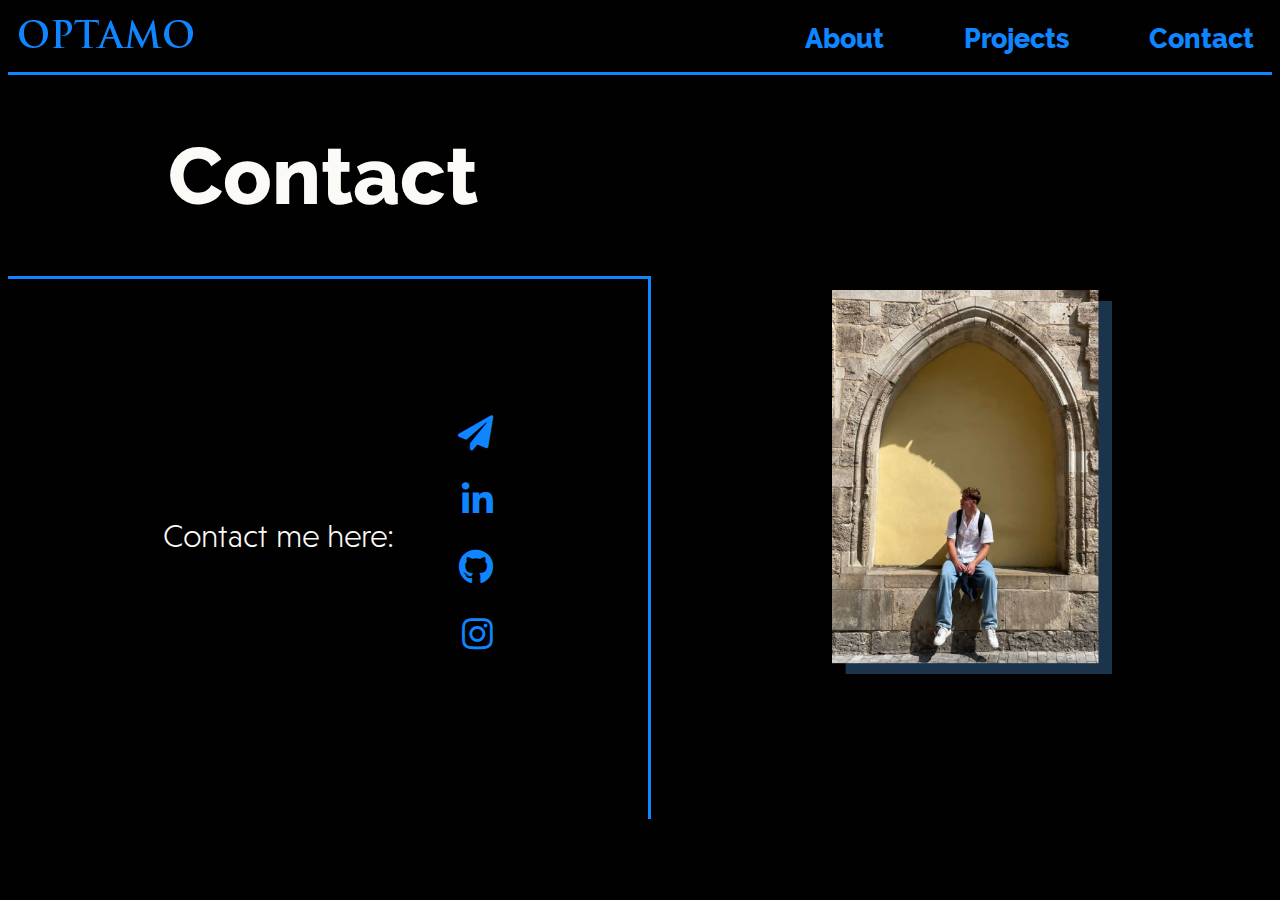
==== contact.html @ 26719b0c "fix: fixing responsive nav in each file" ====
<!DOCTYPE html>
<html lang="en">
<head>
    <meta charset="UTF-8">
    <meta name="viewport" content="width=device-width, initial-scale=1.0">
    <title>Document</title>
    <link rel="stylesheet" href="https://cdnjs.cloudflare.com/ajax/libs/font-awesome/5.15.4/css/all.min.css">
    <link rel="stylesheet" href="style.css">
</head>
<body class="bodyContact">
    <nav>
        <div class="links">
            <div id="logo"> <a href="index.html"><img src="./images/logo.png" alt=""></a></div>
            <div class="linkTags">
                <a href="#">About</a>
                <a href="skills.html">Projects</a>
                <a href="contact.html">Contact</a>

            </div>
        </div>
        <div class="border"></div>
        
    </nav>

        <div class="contactTitle">
            <h1>Contact</h1>
        </div>

        <div class="boxContact">
            <div class="textContact">
                <p>Contact me here:</p>
            </div>
            
            <div class="socials4">
                <a href="mailto: jarne.simons@telent.be"><i class="fas fa-paper-plane"></i></a>
                <a href="https://www.linkedin.com/in/jarne-simons-479015294/"><i class="fab fa-linkedin-in"></i></a>
                <a class="thirdIcon" href="https://github.com/JarneSimons"><i class="fab fa-github"></i></a>
                <a href="https://www.instagram.com/simonsjarne/"><i class="fab fa-instagram"></i></a>
            </div>
        </div>

        <div class="fotoContact">
            <img src="images/contact.png" alt="">
        </div>


        
        
    
</body>
</html>
---- style.css ----
@font-face {
    font-family: 'lettertype';
    src: url('./fonts/Raleway-ExtraBold.woff') format('woff');
    
}


@font-face {
    font-family: 'lettertype2';
    src: url('./fonts/Raleway-Medium.woff') format('woff');
    
}

@font-face {
    font-family: 'lettertype3';
    src: url('./fonts/NiveauGroteskLight.woff') format('woff');
    
}

body {
    background-color: #010101;
    font-family: lettertype;
    -ms-overflow-style: none;  /* IE and Edge */
    scrollbar-width: none;  /* Firefox */

}

body::-webkit-scrollbar {
    display: none;
}

#logo {
    /* margin-top: 2em;
    margin-left: 2em; */


    /* margin-right: 43em; */
    z-index: 1;
    position: fixed;
    top: 0;
    left: 0;
    margin-top: 1em;
    margin-left: 1em;
    
    
}

.linkTags {
    display: flex;
    flex-direction: row;
    align-items: center;
    justify-content: center;
    gap: 5em;
    margin-top: -0.2em;
}

nav {
    
    /* justify-content: space-between; */
    
    
    
}

.border{
    width: 100%;
    
    border-bottom: #0F85FF 3px solid;
}

.links a{
   
    text-decoration: none;
    color: #0F85FF;
    font-size: 1.7em;
    
}

.links a:hover {
    color: #155CA5;
    
}

.links a:active {
    color: #fbfaf6;
    
}

.links {
    /* margin-left: 40em; */
    display: flex;
    align-items: right;
    justify-content: right;
    padding: 1.1em;

}


.foto{
    
    margin-left: 13em;
    margin-top: 5em;
    
    /* background-image: url(./images/fotoPortfolio.png); */

}

.foto2{
    
    margin-left: 13em;
    margin-top: 5em;
    
    /* background-image: url(./images/fotoPortfolio.png); */

}

.foto2 img{
    width: auto;
    height: 18em;


    /* background-image: url(./images/fotoPortfolio.png); */

}

.foto img{
    width: auto;
    height: 18em;


    /* background-image: url(./images/fotoPortfolio.png); */

}

.text{
    margin-left: 9.5em;    
    color: #fbfaf6;
    font-size: 1.5em;
    /* font-family: raleway extrabold; */
    font-family: 'lettertype';
    width: 15em;

}

.text h2{
    margin-top: 0.1em;
    margin-bottom: 0em;
    
}

.text2{
       
    color: #fbfaf6;
    font-size: 3.5em;
    font-family: 'lettertype3';
    width: 10em;
    margin-left: 5em;
    padding-top: -20em;
}

.text2 h2{
    margin-top: 0.1em;
    margin-bottom: 0em;
    margin-left: 1.5em;
}





header {
    display: flex;

}

.aboutText{
    color: #fbfaf6;
    margin-left: 2em;
    margin-top: 1em;
    padding-right: 15em;
}

.aboutText h1{
    font-size: 5em;
    margin-bottom: 0em;
    
}

.aboutText p{
    /* font-family: niveau grotesk extralight; */
    font-family: 'lettertype2';
    font-size: 1.2em;
    

}

.skills p{
    font-family: 'lettertype3';
    font-size: 1.2em;
    color: #fbfaf6;

    
}

.skills {
    display: flex;
    align-items: center;
    justify-content: center;
    flex-direction: column;
    margin-top: 4em;
}

.skills a{
    text-decoration: none;
    color: #fbfaf6;
    font-size: 1em;
    font-family: 'lettertype';
    
}


.linkButtons {
    background-color: #0F85FF;
    padding: 0.6em 5em;
    border-radius: 8px;

}

.linkButtons:hover{
    background-color: #155CA5;
    
}

/* .linkButtons:active{
    background-color: #fbfaf6;
    
} */

.skills p{
    margin-top: 0.5em;
    margin-bottom: 0.5em;
}



.titles {
    color: #fbfaf6;
    
    display: flex;
    align-items: center;
    justify-content: center;
    
}

.titles h1 {
    font-size: 5em;
    
}



.socials1 {
    
    display: flex;
    flex-direction: column;
    padding-right: 3em;
    position: fixed;
    bottom: 0;
    right: 0;
    margin-bottom: 2em;
}

.socials1 a {
    margin-left: auto; 
    padding-bottom: 2em;
    
}

.socials1 i {
    font-size: 2.2em;
}

.socials1 a i {
    color:#0F85FF;
}

.socials1 a i:hover {
    color:#155CA5;
}


.titles{
    color: #fbfaf6;
    margin-left: 2em;
    margin-top: 1em;
    padding-right: 15em;
    display: flex; 
    height: 24em;

}

.titles h1 {
    font-size: 5em;
    
    padding-left: 0.3em;
    
}

.work{
    font-family: lettertype;
    color: #fbfaf6;
    font-size: 2.5em;

    writing-mode: vertical-lr;
    text-align: center;
    position: fixed;
    top: 50%;
    margin-left: 1em;
    transform: translateY(-50%) rotate(-180deg);
}

.content{
    display: flex;
    flex-direction: row;
    align-items: center;
    justify-content: center;
    margin-top: 1em;
    margin-right: 11em;
    margin-bottom: 15em;
}

.skillFoto{
    
}

.skillFoto img{
    width: 30em;
    
    
}

.skillTitle{
    margin-bottom: 10em;
    width: auto;
}

.skillName{
   
    /* position: fixed; */
    margin-top: 16em;
    margin-left: -29em;
    
    

    text-align: center;
    
}

.skillName h2{
    font-family: lettertype3;
    color: #fbfaf6;
    font-size: 8em;
}


.Bg{
    width: 32em;
    height: 17em;
    /* background-color: #155CA5; */
    display: flex;
    align-items: center;
    justify-content: center;
    flex-direction: column;
    
}

.Bg img{
    /* width: 32em;
    height: 26em; */
    margin-right: 2em;
    margin-top: 6em;
}

.cta{
    
    text-decoration: none;
    color: #fbfaf6;
    background-color: #0F85FF;
    padding: 0.6em 4em;
    border-radius: 8px;
    border: none;
    font-family: lettertype;
    font-size: 1em;
    
}
.boxCta{
    
    margin-top: 4em;
    

}

.cta:hover{
    background-color: #155CA5;
    
}


.more {
    position: absolute;
    bottom: 0;
    left: 50%;
    transform: translateX(-50%);
    text-align: center;
    width: 100%;
    font-size: 1em;
    margin-bottom: 2em;
    
    
    
    
}


.more p{
    color: #fbfaf6;
    font-family: lettertype;
    
}

.more img{
    width: 1em;
    
    
}

.more a {
    text-decoration: none;
    color: #fbfaf6;
    
}

html {
    scroll-behavior: smooth;
}

#next-section {
    margin-left: 10em;
    display: flex;
    flex-direction: row;
    align-items: center;
    justify-content: center;
    margin-top: 0em;
    margin-right: 32em;
    margin-bottom: 15em;
    padding-top: 11em;
}


.Bg2{
    width: 15em;
    height: 7em;
    /* background-color: #155CA5; */
    display: flex;
    align-items: center;
    justify-content: center;
    flex-direction: column;
    
}

.Bg2 img{
    width: 15em;
    height: 28em;
    
    margin-top: 6em;
}

.skillName2{
   
    /* position: fixed; */
    margin-bottom: 30em;
    margin-left: 12.5em;
    margin-top: -10em;
    

    text-align: center;
    
}

.skillName2 h2{
    font-family: lettertype3;
    color: #fbfaf6;
    font-size: 8em;
}


.more2 {
    position: absolute;
    
    left: 50%;
    transform: translateX(-50%);
    text-align: center;
    width: 100%;
    font-size: 1em;
    margin-bottom: 2em;
    margin-top: 11em;
    padding-bottom: 7em;
    
}


.more2 p{
    color: #fbfaf6;
    font-family: lettertype;
    
}

.more2 img{
    width: 1em;
    
    
}

.more2 a {
    text-decoration: none;
    color: #fbfaf6;
    
}

.skillFoto2{
    height: 0em;
}



.color {
    position: fixed;
    bottom: 0;
    left: 0;
    z-index: -1;
    width: 100%;
    height: 40vh;
    background-color: #155CA5;
}

.titleSkills {
    color: #fbfaf6;
    font-family: lettertype;
    display: flex;
    width: auto;
    align-items: center;
    justify-content: center;
}

.titleSkills {
    font-size: 3em;
}

.bigBox {
    display: flex;


    flex-direction: row;
    /* space between */
    justify-content: space-between;
    gap: 5em;
    justify-content: center;
    align-items: center;
    padding-left: 15em;
    padding-right: 15em;
    
}




.firstBox {
    width: 10em;
    height: 13em;
    background-color: #fbfaf6;
}

.secondBox {
    width: 15em;
    height: 15em;
    background-color: #fbfaf6;
    color: #155CA5;
    display: flex;
    align-items: center;
    justify-content: center;
    
}

.thirdBox {
    width: 15em;
    height: 18em;
    background-color: #fbfaf6;
}


.socials3 {
    
    display: flex;
    flex-direction: column;
    padding-right: 3em;
    position: fixed;
    bottom: 0;
    right: 0;
    margin-bottom: 2em;
}

.socials3 a {
    margin-left: auto; 
    padding-bottom: 2em;
    
}

.socials3 i {
    font-size: 2.2em;
}

.socials3 a i {
    color:#fbfaf6;
}

.socials3 a i:hover {
    color: #0F85FF;
}


.titleProject{
    color: #fbfaf6;
    font-family: lettertype3;
    margin-top: 1em;
    display: flex;
    flex-direction: row;
    margin-left: 10em;
    justify-content: top;
    align-items: top;
    margin-bottom: 5em;
    
}

.titleProject img {
    width: 32em;
    height: 17em;
}

.textProject {
    color: #fbfaf6;
    font-family: lettertype3;
    margin-left: 4em;
    margin-right: 8em;
}

.titlePro {
    font-size: 5em;
    margin-bottom: 0em;
    color: #fbfaf6;
    margin-left: 2em;
    font-family: lettertype3;
}


#next-section2 {
    margin-left: 41em;
    display: flex;
    flex-direction: row;
    align-items: center;
    justify-content: center;
    margin-top: 43em;
    margin-right: 32em;
    margin-bottom: 15em;
    padding-top: 5em;
    padding-bottom: 14em;
}


.skillFoto3{
    height: 0em;
}

.skillName3{
   
    /* position: fixed; */
    margin-bottom: 30em;
    margin-left: 20em;
    margin-top: -10em;
    width: 55em;    

    /* text-align: center; */
    
}

.skillName3 h2{
    font-family: lettertype3;
    color: #fbfaf6;
    font-size: 8em;
}


.Bg3{
    width: 28em;
    height: 11em;
    /* background-color: #155CA5; */
    display: flex;
    align-items: center;
    justify-content: center;
    flex-direction: column;
    
}

.Bg3 img{
    width: 27em;
    height: 17em;
    margin-right: 2em;
    margin-top: 6em;
}



.more3 {
    position: absolute;
    
    left: 50%;
    transform: translateX(-50%);
    text-align: center;
    width: 100%;
    font-size: 1em;
    margin-bottom: 2em;
    margin-top: 3em;
    padding-bottom: 2em;
    
}


.more3 p{
    color: #fbfaf6;
    font-family: lettertype;
    
}

.more3 img{
    width: 1em;
    transform: rotate(180deg);
    
    
}

.more3 a {
    text-decoration: none;
    color: #fbfaf6;
    
}


.contactTitle{
    color: #fbfaf6;
    font-family: lettertype;
    font-size: 2.5em;
    margin-bottom: 0em;
    margin-top: 0em;
    margin-left: 4em;

}

.fotoContact{
    /* align right on screen */
    /* margin-left: auto;
    margin-right: 0em;
    margin-top: -5em;
    margin-bottom: 0em;
    width: 20em;
    height: 20em; */


    position: fixed;
    top: 50%;
    right: 0;
    transform: translate(0, -50%);
    width: 20em;
    height: 20em;
    margin-right: 8em;
    
}

.fotoContact img{
    
    height: 24em;
}


.socials4 {
    
    display: flex;
    flex-direction: column;
    /* padding-right: 3em; */
    /* position: fixed;
    bottom: 0;
    left: 50;
    margin-bottom: 2em; */
    align-items: center;
    justify-content: center;
}

.socials4 a {
    margin-left: auto; 
    padding-bottom: 2em;
    
}

.socials4 i {
    font-size: 2.2em;
}

.socials4 a i {
    color:#0F85FF;
}

.socials4 a i:hover {
    color:#155CA5;
    transform: rotate(30deg);
}



.boxContact {
    width: 40em;
    height: 60vh;
    border-top: #0F85FF 3px solid;
    border-right: #0F85FF 3px solid;
    display: flex;
    align-items: center;
    justify-content: center;
    /* flex-direction: row; */
}


.bodyContact {
    overflow: hidden;
}

.textContact{
    color: #fbfaf6;
    font-size: 2em;
    font-family: lettertype3;
    width: auto;
    height: 4em;
    margin-right: 2em;
    
}


.picsProject1 {
    display: flex;
    flex-direction: column;
    align-items: center;
    justify-content: center;
    margin-bottom: 4em;
}

.picsProject1 img {
    width: 15em;
    height: auto;
   
}



/*
.picsProject1 img:first-child {
    width: 14em;
}

.picsProject1 img:last-child {
    width: 20em;
}

.picsProject1 img:nth-child(2) {
    width: 27em;
} */


.firstPicProject1 {
    width: 20em;
    height: 30em;
    /* background-color: #155CA5; */
    padding: 2em;
    display: flex;
    align-items: center;
    justify-content: center;
    overflow: hidden;
}

.secondPicProject1{
    width: 20em; 
    height: 30em; 
    /* background-color: #155CA5; */
    padding: 2em;
    display: flex;
    align-items: center;
    justify-content: center;
    overflow: hidden;
}

.thirdPicProject1{
    width: 20em;
    height: 30em;
    /* background-color: #155CA5; */
    padding: 2em;
    display: flex;
    align-items: center;
    justify-content: center;
    overflow: hidden;
}

.firstPicProject1 img, .secondPicProject1 img, .thirdPicProject1 img{
    width: auto;
    height: 100%;
    object-fit: cover;
}


.picsProject1 h2 {
    font-size: 2em;
    color: #fbfaf6;
    font-family: lettertype3;
    margin-bottom: 2em;
    margin-top: 0em;
   
}

.boxFotosProject1 {
    display: flex;
    flex-direction: row;
    align-items: center;
    justify-content: center;
    gap: 5em;
    
}


.titleProject2{
    color: #fbfaf6;
    font-family: lettertype3;
    margin-top: 1em;
    display: flex;
    flex-direction: row;
    margin-left: 9.5em;
    justify-content: top;
    align-items: top;
    margin-bottom: 5em;
    
}

.titleProject2 img {
    width: auto;
    height: 22em;
}


.picsProject2 {
    display: flex;
    flex-direction: column;
    align-items: center;
    justify-content: center;
    margin-bottom: 4em;
}

.picsProject2 img {
    width: 15em;
    height: auto;
   
}

.picsProject2 h2 {
    font-size: 2em;
    color: #fbfaf6;
    font-family: lettertype3;
    margin-bottom: 2em;
    margin-top: -3em;
   
}

.boxFotosProject2 {
    display: flex;
    flex-direction: row;
    align-items: center;
    justify-content: center;
    gap: 5em;
    
}

.firstPicProject2 {
    width: 20em;
    height: 30em;
    /* background-color: #155CA5; */
    padding: 2em;
    display: flex;
    align-items: center;
    justify-content: center;
    overflow: hidden;
}

.secondPicProject2 {
    width: 20em; 
    height: 30em; 
    /* background-color: #155CA5; */
    padding: 2em;
    display: flex;
    align-items: center;
    justify-content: center;
    overflow: hidden;
}

.thirdPicProject2{
    width: 20em;
    height: 30em;
    /* background-color: #155CA5; */
    padding: 2em;
    display: flex;
    align-items: center;
    justify-content: center;
    overflow: hidden;
}

.firstPicProject2 img, .secondPicProject2 img, .thirdPicProject2 img{
    width: auto;
    height: 100%;
    object-fit: cover;
}



.titleProject3{
    color: #fbfaf6;
    font-family: lettertype3;
    margin-top: 1em;
    display: flex;
    flex-direction: row;
    margin-left: 9.5em;
    justify-content: top;
    align-items: top;
    margin-bottom: 5em;
    
}

.titleProject3 img {
    width: 28em;
    height: auto;
}

.boxFotosProject3 {
    display: flex;
    flex-direction: row;
    align-items: center;
    justify-content: center;
    gap: 1em;
    
}


.firstPicProject3 {
    width: 24em;
    height: 20em;
    /* background-color: #155CA5; */
    padding: 2em;
    display: flex;
    align-items: center;
    justify-content: center;
    overflow: hidden;
}

.secondPicProject3 {
    width: 19em; 
    height: 20em; 
    /* background-color: #155CA5; */
    padding: 2em;
    display: flex;
    align-items: center;
    justify-content: center;
    overflow: hidden;
}

.thirdPicProject3{
    width: 24em;
    height: 20em;
    /* background-color: #155CA5; */
    padding: 2em;
    display: flex;
    align-items: center;
    justify-content: center;
    overflow: hidden;
}

.firstPicProject3 img, .secondPicProject3 img, .thirdPicProject3 img{
    width: auto;
    height: 100%;
    object-fit: cover;
}


.picsProject3 {
    display: flex;
    flex-direction: column;
    align-items: center;
    justify-content: center;
    margin-bottom: 4em;
}



.picsProject3 h2 {
    font-size: 2em;
    color: #fbfaf6;
    font-family: lettertype3;
    margin-bottom: 2em;
    margin-top: 0em;
   
}
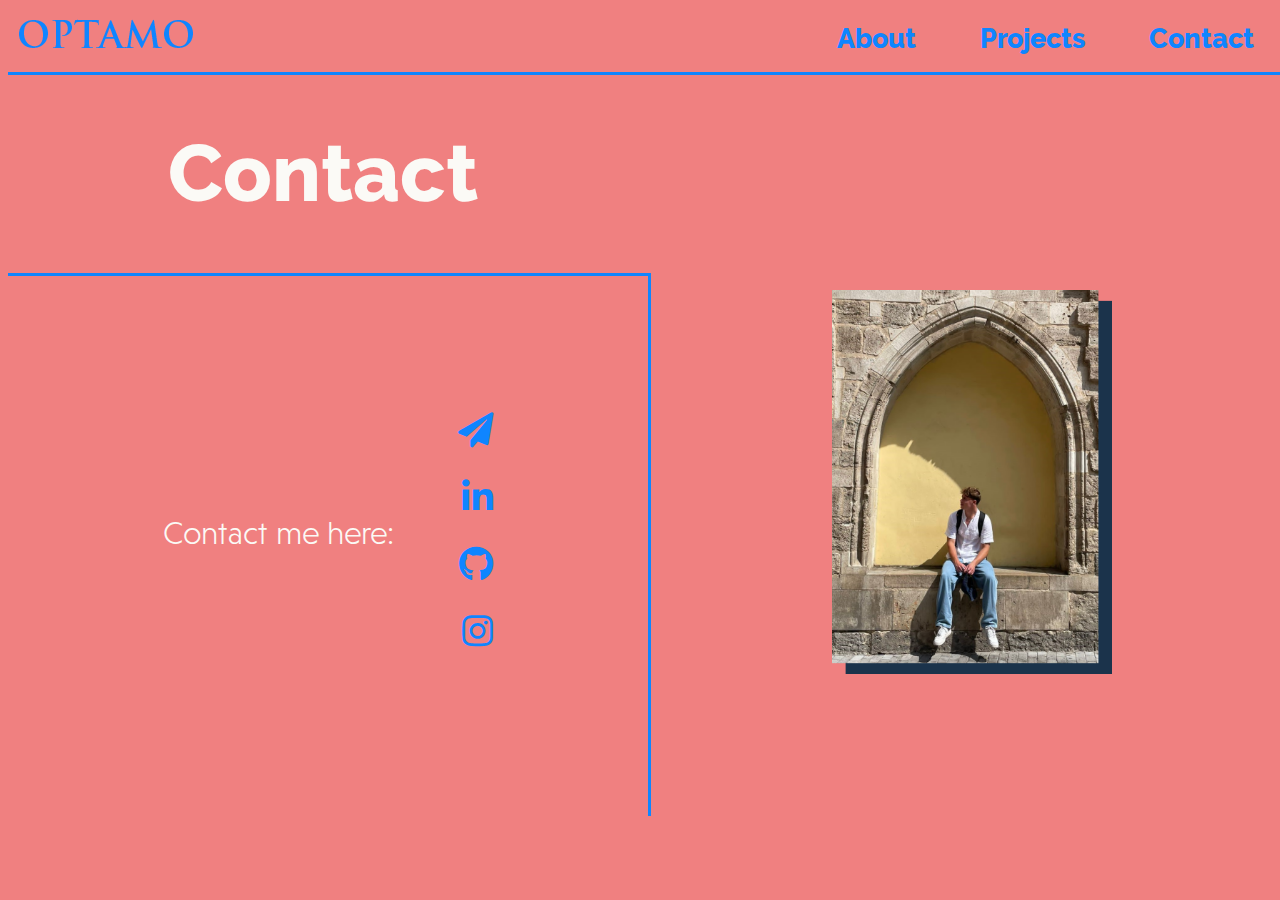
==== commit 99ac7255: "feat: fixing some responsive screens" ====
--- a/contact.html
+++ b/contact.html
@@ -9,10 +9,11 @@
 </head>
 <body class="bodyContact">
     <nav>
+        <div id="logo"> <a href="index.html"><img src="./images/logo.png" alt=""></a></div>
+        <div class="menu-toggle" onclick="toggleMenu()">☰</div>
         <div class="links">
-            <div id="logo"> <a href="index.html"><img src="./images/logo.png" alt=""></a></div>
             <div class="linkTags">
-                <a href="#">About</a>
+                <a href="index.html">About</a>
                 <a href="skills.html">Projects</a>
                 <a href="contact.html">Contact</a>
 
@@ -45,7 +46,24 @@
 
 
         
+        <script>
+            const menuToggle = document.querySelector('.menu-toggle');
+            const links = document.querySelector('.links');
+            let isMenuOpen = false;
         
+            menuToggle.addEventListener('click', function() {
+                isMenuOpen = !isMenuOpen;
+                if (isMenuOpen) {
+                    menuToggle.innerHTML = '✕'; // Unicode character for a cross
+                    links.classList.add('active');
+                    menuToggle.classList.add('bordered'); // Add the 'bordered' class for the top border
+                } else {
+                    menuToggle.innerHTML = '☰'; // Unicode character for a hamburger
+                    links.classList.remove('active');
+                    menuToggle.classList.remove('bordered'); // Remove the 'bordered' class
+                }
+            });
+        </script>
     
 </body>
 </html>--- a/style.css
+++ b/style.css
@@ -22,7 +22,7 @@
     font-family: lettertype;
     -ms-overflow-style: none;  /* IE and Edge */
     scrollbar-width: none;  /* Firefox */
-
+    overflow-x: hidden;
 }
 
 body::-webkit-scrollbar {
@@ -66,6 +66,9 @@
     width: 100%;
     
     border-bottom: #0F85FF 3px solid;
+    position: absolute;
+    top: 4.5em;
+    z-index: 1;
 }
 
 .links a{
@@ -1117,4 +1120,901 @@
     margin-bottom: 2em;
     margin-top: 0em;
    
-}+}
+
+
+
+
+
+
+/* hamburger menu */
+.menu-toggle {
+    display: none;
+    color: #0F85FF;
+    position: absolute;
+    top: 0.5em;
+    right: 1.5em;
+    cursor: pointer;
+    z-index: 3;
+    font-size: 2em;
+}
+
+.links {
+    display: flex;
+    align-items: center;
+    justify-content: flex-end;
+    padding: 1.1em;
+}
+
+.linkTags {
+    display: flex;
+    flex-direction: row;
+    align-items: center;
+    justify-content: center;
+    gap: 4em;
+    margin-top: -0.2em;
+}
+
+
+
+/* responsive */
+
+@media (max-width: 2000px) {
+    body {
+        background-color: lightcoral;
+    }
+
+    
+    .color {
+        position: fixed;
+        bottom: 0;
+        left: 0;
+        z-index: -1;
+        width: 100%;
+        height: 50vh;
+        background-color: #155CA5;
+    }
+}
+
+
+
+
+
+
+@media (max-width: 1900px) {
+    body {
+        background-color: lightgreen;
+    }
+
+    
+    .color {
+        position: fixed;
+        bottom: 0;
+        left: 0;
+        z-index: -1;
+        width: 100%;
+        height: 40vh;
+        background-color: #155CA5;
+    }
+}
+
+
+
+@media (max-width: 1300px) {
+    body {
+        background-color: lightcoral;
+    }
+    .aboutText{
+        color: #fbfaf6;
+        margin-left: 2em;
+        margin-top: 1em;
+        padding-right: 10em;
+    }
+
+    
+    .skillFoto img{
+        width: 25em;
+        
+    }
+    .skillName{
+   
+        /* position: fixed; */
+        margin-top: 16em;
+        margin-left: -29em;
+        
+        
+    
+        text-align: center;
+        
+    }
+    
+    .skillName h2{
+        font-family: lettertype3;
+        color: #fbfaf6;
+        font-size: 6em;
+    }
+    .skillName2{
+   
+        /* position: fixed; */
+        margin-bottom: 30em;
+        margin-left: 12.5em;
+        margin-top: -8em;
+        
+    
+        text-align: center;
+        
+    }
+    
+    .skillName2 h2{
+        font-family: lettertype3;
+        color: #fbfaf6;
+        font-size: 6em;
+    }
+
+    .skillFoto3 img{
+        width: 20em;
+        
+    }
+
+    .skillName3{
+   
+        /* position: fixed; */
+        margin-bottom: 30em;
+        margin-left: 15em;
+        margin-top: -8em;
+        width: 55em;    
+    
+        /* text-align: center; */
+        
+    }
+    
+    .skillName3 h2{
+        font-family: lettertype3;
+        color: #fbfaf6;
+        font-size: 6em;
+    }
+
+    
+   
+}
+
+@media (max-width: 1100px) {
+    body {
+        background-color: lightblue;
+    }
+    .aboutText{
+        color: #fbfaf6;
+        margin-left: -5em;
+        margin-top: 1em;
+        padding-right: 5em;
+    }
+
+    .aboutText p{
+        font-size: 1.2em;
+    }
+
+    .foto img{
+        width: auto;
+        height: 14em;
+    
+    
+        /* background-image: url(./images/fotoPortfolio.png); */
+    
+    }
+   
+    .text{
+        margin-left: 9.5em;    
+        color: #fbfaf6;
+        font-size: 1.5em;
+        /* font-family: raleway extrabold; */
+        font-family: 'lettertype';
+        width: 15em;
+    
+    }
+    
+    .text h2{
+        margin-top: 0.1em;
+        margin-bottom: 0em;
+        
+    }
+
+
+    .skillFoto img{
+        width: 18em;
+        
+    }
+    .skillName{
+   
+        /* position: fixed; */
+        margin-top: 10em;
+        margin-left: -31em;
+        
+        
+    
+        text-align: center;
+        
+    }
+    
+    .Bg2 img{
+        width: 12em;
+        height: 25em;
+        
+        margin-top: 6em;
+    }
+    
+    .skillName h2{
+        font-family: lettertype3;
+        color: #fbfaf6;
+        font-size: 6em;
+    }
+    .skillName2{
+   
+        /* position: fixed; */
+        margin-bottom: 30em;
+        margin-left: 11.5em;
+        margin-top: -7em;
+        
+    
+        text-align: center;
+        
+    }
+    
+    .skillName2 h2{
+        font-family: lettertype3;
+        color: #fbfaf6;
+        font-size: 6em;
+    }
+
+    .skillFoto3 img{
+        width: 20em;
+        
+    }
+
+    .skillName3{
+   
+        /* position: fixed; */
+        margin-bottom: 30em;
+        margin-left: 15em;
+        margin-top: -8em;
+        width: 55em;    
+    
+        /* text-align: center; */
+        
+    }
+    
+    .skillName3 h2{
+        font-family: lettertype3;
+        color: #fbfaf6;
+        font-size: 6em;
+    }
+
+    #next-section {
+        margin-left: 12em;
+        display: flex;
+        flex-direction: row;
+        align-items: center;
+        justify-content: center;
+        margin-top: 0em;
+        margin-right: 32em;
+        margin-bottom: 15em;
+        padding-top: 11em;
+    }
+
+}
+
+@media (max-width: 1000px) {
+    body {
+        background-color: lightgreen;
+    }
+    .aboutText{
+        color: #fbfaf6;
+        margin-left: -5em;
+        margin-top: 1em;
+        padding-right: 7em;
+    }
+
+    .aboutText p{
+        font-size: 1.2em;
+        
+    }
+
+    .foto {
+        margin-left: 10em;
+    }
+
+    .foto img{
+        width: auto;
+        height: 14em;
+    
+    
+        /* background-image: url(./images/fotoPortfolio.png); */
+    
+    }
+   
+    .text{
+        margin-left: 6.5em;    
+        color: #fbfaf6;
+        font-size: 1.5em;
+        /* font-family: raleway extrabold; */
+        font-family: 'lettertype';
+        width: 15em;
+    
+    }
+    
+    .text h2{
+        margin-top: 0.1em;
+        margin-bottom: 0em;
+        
+    }
+
+    .content{
+        display: flex;
+        flex-direction: row;
+        align-items: center;
+        justify-content: center;
+        margin-top: 1em;
+        margin-right: 8em;
+        margin-bottom: 15em;
+    }
+
+    #next-section {
+        margin-right: 29em;
+    }
+}
+
+@media (max-width: 900px) {
+    body {
+        background-color: red;
+    }
+
+    .skillName h2{
+        font-family: lettertype3;
+        color: #fbfaf6;
+        font-size: 4em;
+    }
+    
+
+    .skillName2 h2{
+        font-size: 4em;
+    }
+
+    .skillName3 h2{
+        font-size: 4em;
+    }
+
+    .skillName3{
+   
+        /* position: fixed; */
+        margin-bottom: 30em;
+        margin-left: 15em;
+        margin-top: -5em;
+        width: 55em;    
+    
+        /* text-align: center; */
+    }
+
+    .skillName2 {
+       /* position: fixed; */
+       margin-bottom: 30em;
+       margin-left: 11.5em;
+       margin-top: -5em;
+       
+   
+       text-align: center; 
+    }
+
+
+    .titles h1 {
+        font-size: 5em;
+        
+        padding-left: 1em;
+        margin-left: -2em;
+        
+    }
+
+    .skillName {
+        /* position: fixed; */
+        margin-top: 10em;
+        margin-left: -24em;
+        
+        
+    
+        text-align: center;
+    }
+
+}
+
+
+
+@media only screen and (max-width: 800px) {
+    body {
+        background-color: lightsalmon;
+    }
+    .links {
+        display: none;
+        flex-direction: column;
+        align-items: center;
+        position: absolute;
+        top: 4.5em;
+        /* right: 1.5em; */
+        background-color: #010101;
+        width: 100%;
+        z-index: 2;
+    }
+
+    .links.active {
+        display: flex;
+        flex-direction: row;
+        justify-content: center;
+        border-top: #0F85FF 3px solid;
+    }
+
+    .linkTags {
+        display: flex;
+        flex-direction: row;
+        align-items: center;
+        gap: 7em;
+        margin-top: 0em;
+    }
+
+    .menu-toggle {
+        display: flex;
+        /* /* z-index: 2;
+        color: #0F85FF;
+        position: absolute;
+        top: 1.5em;
+        right: 1.5em;
+        cursor: pointer; */
+    } 
+
+
+
+    .foto {
+        margin-left: 5em;
+    }
+
+    .text{
+        margin-left: 3em;    
+        color: #fbfaf6;
+        font-size: 1.5em;
+        /* font-family: raleway extrabold; */
+        font-family: 'lettertype';
+        width: 15em;
+    
+    }
+    
+    .text h2{
+        margin-top: 0.1em;
+        margin-bottom: 0em;
+        
+    }
+
+    .aboutText{
+        color: #fbfaf6;
+        margin-left: -5em;
+        margin-top: 1em;
+        padding-right: 5em;
+    }
+
+    .aboutText p{
+        font-size: 1.2em;
+        
+    }
+
+    header {
+        margin-top: 4em;
+    }
+
+    .titleSkills {
+        color: #fbfaf6;
+        font-family: lettertype;
+        display: flex;
+        width: auto;
+        align-items: center;
+        justify-content: center;
+        margin-top: 1.5em;
+    }
+
+    
+    .bigBox {
+        display: flex;
+
+
+        flex-direction: row;
+        /* space between */
+        justify-content: space-between;
+        gap: 5em;
+        justify-content: center;
+        align-items: center;
+        padding-left: 10em;
+        padding-right: 10em;
+        
+    }
+
+    .titles h1 {
+        font-size: 5em;
+        
+        padding-left: 0em;
+        margin-left: -2em;
+        
+    }
+    
+    .skillName{
+   
+        /* position: fixed; */
+        margin-top: 17em;
+        margin-left: -24em;
+        
+        
+    
+        text-align: center;
+    }
+
+    .Bg {
+        width: 32em;
+        height: 17em;
+        /* background-color: #155CA5; */
+        display: flex;
+        align-items: center;
+        justify-content: center;
+        flex-direction: column;
+        padding-top: 8em;
+    }
+
+    .skillFoto img{
+        width: 15em;
+        
+    }
+
+    .Bg2 img{
+        width: 9em;
+        height: 22em;
+        
+        margin-top: 6em;
+    }
+
+
+    #next-section {
+        margin-right: 25em;
+    }
+
+    .skillName2 {
+       /* position: fixed; */
+       margin-bottom: 30em;
+       margin-left: 10.5em;
+       margin-top: -5em;
+       
+   
+       text-align: center; 
+    }
+    
+
+    .Bg3{
+        width: 28em;
+        height: 11em;
+        /* background-color: #155CA5; */
+        display: flex;
+        align-items: center;
+        justify-content: center;
+        flex-direction: column;
+        
+    }
+    
+    .Bg3 img{
+        width: 18em;
+        height: 14em;
+        margin-right: 2em;
+        margin-top: 6em;
+    }
+    
+    .skillName3{
+       
+        /* position: fixed; */
+        margin-bottom: 30em;
+        margin-left: 15em;
+        margin-top: -5em;
+        width: 35em;
+        padding-right: 2em;    
+        
+        /* text-align: center; */
+        
+    }
+
+    .skillFoto3 {
+        margin-right: 26em;
+        
+    }
+
+
+    
+
+    
+
+}
+
+
+@media (max-width: 700px) {
+    body {
+        background-color: lightcoral;
+    }
+
+    .linkTags {
+        gap: 3em;
+    }
+    .foto {
+        margin-left: 3em;
+    }
+
+    .text{
+        margin-left: 2em;    
+        color: #fbfaf6;
+        font-size: 1.5em;
+        /* font-family: raleway extrabold; */
+        font-family: 'lettertype';
+        width: 15em;
+    
+    }
+
+
+
+
+
+    .titles h1 {
+        font-size: 5em;
+        
+        padding-left: 0em;
+        margin-left: -3em;
+        
+    }
+    
+    .skillName{
+   
+        /* position: fixed; */
+        margin-top: 17em;
+        margin-left: -19em;
+        
+        
+    
+        text-align: center;
+    }
+
+    .Bg {
+        width: 32em;
+        height: 17em;
+        /* background-color: #155CA5; */
+        display: flex;
+        align-items: center;
+        justify-content: center;
+        flex-direction: column;
+        padding-top: 8em;
+    }
+
+    .content {
+        
+        margin-right: 4em;
+
+    }
+
+    .skillFoto img{
+        width: 12em;
+        
+    }
+
+
+    .Bg2 img{
+        width: 7em;
+        height: 17em;
+        
+        margin-top: 6em;
+    }
+
+
+    #next-section {
+        margin-right: 21em;
+    }
+
+    .skillName2 {
+       /* position: fixed; */
+       margin-bottom: 30em;
+       margin-left: 10em;
+       margin-top: -6em;
+       
+   
+       text-align: center; 
+    }
+    
+
+    .Bg3{
+        width: 28em;
+        height: 11em;
+        /* background-color: #155CA5; */
+        display: flex;
+        align-items: center;
+        justify-content: center;
+        flex-direction: column;
+        padding-left: 5em;
+    }
+    
+    .Bg3 img{
+        width: 14em;
+        height: 10em;
+        margin-right: 2em;
+        margin-top: 6em;
+    }
+    
+    .skillName3{
+       
+        /* position: fixed; */
+        margin-bottom: 30em;
+        margin-left: 15em;
+        margin-top: -6em;
+        width: 28em;
+        padding-right: 12em;    
+        
+        /* text-align: center; */
+        
+    }
+
+    .skillFoto3 {
+        margin-right: 36em;
+        
+    }
+
+
+}
+
+@media (max-width: 650px) {
+    body {
+        background-color: lightblue;
+    }
+
+    .linkTags {
+        gap: 2em;
+    }
+
+    .foto {
+        margin-left: 1em;
+    }
+
+    .text{
+        margin-left: 1em;    
+        color: #fbfaf6;
+        font-size: 1.5em;
+        /* font-family: raleway extrabold; */
+        font-family: 'lettertype';
+        width: 15em;
+    
+    }
+
+    .aboutText{
+        color: #fbfaf6;
+        margin-left: -3em;
+        margin-top: 1em;
+        padding-right: 5em;
+    }
+
+    .aboutText p{
+        font-size: 1.2em;
+        
+    }
+
+    header {
+        margin-top: 4em;
+    }
+
+    .foto img{
+        width: auto;
+        height: 12em;
+    
+    
+        /* background-image: url(./images/fotoPortfolio.png); */
+    
+    }
+
+    .text {
+        margin-left: 1.1em;
+        font-size: 1.1em;
+    }
+
+    .titles h1 {
+        font-size: 5em;
+        
+        padding-left: 0em;
+        margin-left: -3em;
+        
+    }
+    
+    .skillName{
+   
+        /* position: fixed; */
+        margin-top: 17em;
+        margin-left: -19em;
+        
+        
+    
+        text-align: center;
+    }
+
+    .Bg {
+        width: 32em;
+        height: 17em;
+        /* background-color: #155CA5; */
+        display: flex;
+        align-items: center;
+        justify-content: center;
+        flex-direction: column;
+        padding-top: 8em;
+    }
+
+    .content {
+        
+        margin-right: 0em;
+
+    }
+
+    .skillFoto img{
+        width: 12em;
+        
+    }
+
+
+    .Bg2 img{
+        width: 7em;
+        height: 17em;
+        
+        margin-top: 6em;
+    }
+
+
+    #next-section {
+        margin-right: 17em;
+    }
+
+    .skillName2 {
+       /* position: fixed; */
+       margin-bottom: 30em;
+       margin-left: 10em;
+       margin-top: -6em;
+       
+   
+       text-align: center; 
+    }
+    
+
+    .Bg3{
+        width: 28em;
+        height: 11em;
+        /* background-color: #155CA5; */
+        display: flex;
+        align-items: center;
+        justify-content: center;
+        flex-direction: column;
+        padding-left: 0em;
+    }
+    
+    .Bg3 img{
+        width: 14em;
+        height: 10em;
+        margin-right: 2em;
+        margin-top: 6em;
+    }
+    
+    .skillName3{
+       
+        /* position: fixed; */
+        margin-bottom: 30em;
+        margin-left: 18em;
+        margin-top: -11em;
+        width: 28em;
+        padding-right: 20em;    
+        width: 18em;
+        /* text-align: center; */
+        
+    }
+
+    .skillFoto3 {
+        margin-right: 28em;
+        
+}
+
+}
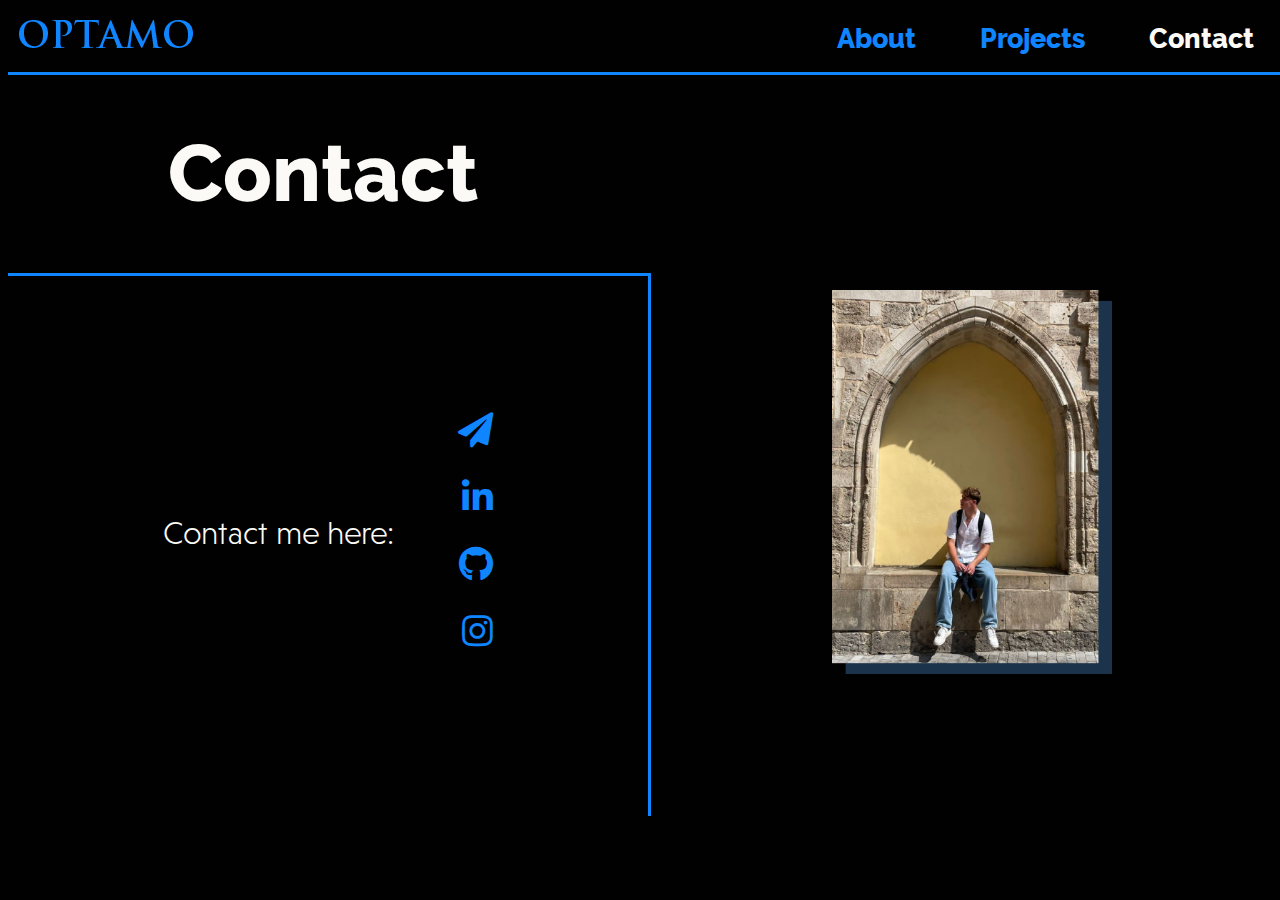
==== commit 4b0a861e: "feat: changing the myskills page slider" ====
--- a/contact.html
+++ b/contact.html
@@ -15,7 +15,7 @@
             <div class="linkTags">
                 <a href="index.html">About</a>
                 <a href="skills.html">Projects</a>
-                <a href="contact.html">Contact</a>
+                <a href="contact.html" id="active">Contact</a>
 
             </div>
         </div>
--- a/style.css
+++ b/style.css
@@ -36,7 +36,7 @@
 
     /* margin-right: 43em; */
     z-index: 1;
-    position: fixed;
+    position: absolute;
     top: 0;
     left: 0;
     margin-top: 1em;
@@ -57,10 +57,12 @@
 nav {
     
     /* justify-content: space-between; */
-    
-    
-    
-}
+    /* position: relative;
+    z-index: 2; */
+    
+    
+}
+
 
 .border{
     width: 100%;
@@ -98,6 +100,19 @@
 
 }
 
+.linkTags a .active {
+    color: #fbfaf6;
+}
+
+#active {
+    color: #fbfaf6;
+}
+
+#active:hover {
+    color: #155CA5;
+}
+
+
 
 .foto{
     
@@ -205,13 +220,13 @@
     
 }
 
-.skills {
+/* .skills {
     display: flex;
     align-items: center;
     justify-content: center;
     flex-direction: column;
     margin-top: 4em;
-}
+} */
 
 .skills a{
     text-decoration: none;
@@ -224,9 +239,14 @@
 
 .linkButtons {
     background-color: #0F85FF;
-    padding: 0.6em 5em;
+    padding: 0.6em 2em;
     border-radius: 8px;
-
+    font-family: lettertype3;
+    
+}
+
+.linkButtons a {
+    font-family: lettertype3;
 }
 
 .linkButtons:hover{
@@ -234,16 +254,15 @@
     
 }
 
-/* .linkButtons:active{
-    background-color: #fbfaf6;
-    
-} */
 
 .skills p{
     margin-top: 0.5em;
     margin-bottom: 0.5em;
 }
 
+.skills {
+    margin-top: 2em;
+}
 
 
 .titles {
@@ -1125,8 +1144,23 @@
 
 
 
-
-
+/* slider */
+.sliderBox {
+    display: flex;
+    flex-wrap: wrap;
+    justify-content: center;
+}
+.sliderBox img {
+    max-width: 100px;
+    max-height: 100px;
+    margin: 5px;
+    transition: all 0.3s ease;
+}
+.secondBox {
+    display: flex;
+    flex-wrap: wrap;
+    justify-content: center;
+}
 /* hamburger menu */
 .menu-toggle {
     display: none;
@@ -1160,9 +1194,9 @@
 /* responsive */
 
 @media (max-width: 2000px) {
-    body {
+    /* body {
         background-color: lightcoral;
-    }
+    } */
 
     
     .color {
@@ -1182,9 +1216,9 @@
 
 
 @media (max-width: 1900px) {
-    body {
+    /* body {
         background-color: lightgreen;
-    }
+    } */
 
     
     .color {
@@ -1201,9 +1235,9 @@
 
 
 @media (max-width: 1300px) {
-    body {
+    /* body {
         background-color: lightcoral;
-    }
+    } */
     .aboutText{
         color: #fbfaf6;
         margin-left: 2em;
@@ -1274,14 +1308,50 @@
         font-size: 6em;
     }
 
-    
+    .firstPicProject1, .secondPicProject1, .thirdPicProject1 {
+        height: 20em;
+        padding: 0em;
+    }
+    
+    .boxFotosProject1 {
+        
+        gap: 4em;
+        
+    }
+
+
+    .firstPicProject2, .secondPicProject2, .thirdPicProject2 {
+        height: 19em;
+        padding: 0em;
+    }
+    
+    .boxFotosProject2 {
+        
+        gap: 1em;
+        
+    }
+
+
+    .firstPicProject3, .secondPicProject3, .thirdPicProject3 {
+        height: 16em;
+        width: 20em;
+        padding: 0em;
+    }
+    
+    .boxFotosProject3 {
+        
+        gap: 1em;
+        
+    }
+
+
    
 }
 
 @media (max-width: 1100px) {
-    body {
+    /* body {
         background-color: lightblue;
-    }
+    } */
     .aboutText{
         color: #fbfaf6;
         margin-left: -5em;
@@ -1400,12 +1470,80 @@
         padding-top: 11em;
     }
 
+    .titleProject img {
+        width: 25em;
+        height: 15em;
+    }
+
+    .titleProject{
+        color: #fbfaf6;
+        font-family: lettertype3;
+        margin-top: 1em;
+        display: flex;
+        flex-direction: row;
+        margin-left: 5em;
+        justify-content: top;
+        align-items: top;
+        margin-bottom: 5em;
+        
+    }
+
+    .titlePro {
+        margin-left: 0.9em;
+    }
+
+    .firstPicProject1, .secondPicProject1, .thirdPicProject1 {
+        height: 15em;
+        padding: 0em;
+    }
+    
+    .boxFotosProject1 {
+        
+        gap: 1em;
+        
+    }
+
+    .titleProject2{
+       
+        margin-left: 4em;
+ 
+        
+    }
+    
+    .titleProject2 img {
+        width: auto;
+        height: 22em;
+    }
+
+
+    .firstPicProject3, .secondPicProject3, .thirdPicProject3 {
+        height: 12em;
+        width: 18em;
+        padding: 0em;
+    }
+    
+    .boxFotosProject3 {
+        
+        gap: 0em;
+        
+    }
+
+    .titleProject3{
+       
+        margin-left: 4em;
+ 
+        
+    }
+
+    .fotoContact{
+        width: 14em;
+    }
 }
 
 @media (max-width: 1000px) {
-    body {
+    /* body {
         background-color: lightgreen;
-    }
+    } */
     .aboutText{
         color: #fbfaf6;
         margin-left: -5em;
@@ -1460,12 +1598,95 @@
     #next-section {
         margin-right: 29em;
     }
+
+    .titleProject img {
+        width: 20em;
+        height: 12em;
+    }
+
+    .titleProject{
+        color: #fbfaf6;
+        font-family: lettertype3;
+        margin-top: 1em;
+        display: flex;
+        flex-direction: row;
+        margin-left: 3em;
+        justify-content: top;
+        align-items: top;
+        margin-bottom: 5em;
+        
+    }
+
+    .titlePro {
+        margin-left: 0.5em;
+    }
+
+
+    .firstPicProject2, .secondPicProject2, .thirdPicProject2 {
+        height: 16em;
+        width: 18em;
+        padding: 0em;
+    }
+    
+    .boxFotosProject2 {
+        
+        gap: 0em;
+        
+    }
+
+    .titleProject2{
+       
+        margin-left: 2em;
+ 
+        
+    }
+
+    .firstPicProject3, .secondPicProject3, .thirdPicProject3 {
+        height: 12em;
+        width: 18em;
+        padding: 0em;
+    }
+    
+    .boxFotosProject3 {
+        
+        gap: 0em;
+        
+    }
+
+    .titleProject3{
+       
+        margin-left: 2em;
+ 
+        
+    }
+    .titleProject2 img {
+        width: 15em;
+        height: 20em;
+    }
+
+
+    
+    .titleProject3 img {
+        width: 20em;
+        height: 12em;
+    }
+    
+    .fotoContact img{
+        width: 15em;
+        height: 20em;
+    }
+
+    .fotoContact {
+        margin-right: 3em;
+        margin-top: 6em;
+    }
+    
 }
 
 @media (max-width: 900px) {
-    body {
+    /* body {
         background-color: red;
-    }
+    } */
 
     .skillName h2{
         font-family: lettertype3;
@@ -1522,14 +1743,81 @@
         text-align: center;
     }
 
-}
-
-
+    .firstPicProject1, .secondPicProject1, .thirdPicProject1 {
+        height: 10em;
+        padding: 0em;
+    }
+    
+    .boxFotosProject1 {
+        
+        gap: 0em;
+        
+    }
+
+    .firstPicProject1, .secondPicProject1, .thirdPicProject1 {
+        width: 15em;
+        height: 18em;
+        
+    }
+
+    .firstPicProject2, .secondPicProject2, .thirdPicProject2 {
+        height: 16em;
+        width: 14em;
+        padding: 0em;
+    }
+    
+    .boxFotosProject2 {
+        
+        gap: 0em;
+        
+    }
+
+    .picsProject2 h2 {
+        margin-top: -2em;
+    }
+
+    .firstPicProject3, .secondPicProject3, .thirdPicProject3 {
+        height: 10em;
+        width: 14em;
+        padding: 0em;
+    }
+    
+    .boxFotosProject3 {
+        
+        gap: 0em;
+        
+    }
+
+    .textProject {
+        margin-right: 4em;
+    }
+
+    .boxContact {
+        width: 30em;
+        height: 60vh;
+        border-top: #0F85FF 3px solid;
+        border-right: #0F85FF 3px solid;
+        display: flex;
+        align-items: center;
+        justify-content: center;
+        /* flex-direction: row; */
+    }
+
+    .fotoContact img{
+        width: 15em;
+        height: 20em;
+    }
+
+    .fotoContact {
+        margin-right: 3em;
+        margin-top: 6em;
+    }
+}
 
 @media only screen and (max-width: 800px) {
-    body {
+    /* body {
         background-color: lightsalmon;
-    }
+    } */
     .links {
         display: none;
         flex-direction: column;
@@ -1603,6 +1891,7 @@
 
     header {
         margin-top: 4em;
+        margin-bottom: 8em;
     }
 
     .titleSkills {
@@ -1726,17 +2015,102 @@
     }
 
 
-    
-
+    .titleProject img {
+        width: 17em;
+        height: 10em;
+    }
+
+    .titleProject{
+        color: #fbfaf6;
+        font-family: lettertype3;
+        margin-top: 1em;
+        display: flex;
+        flex-direction: column;
+        margin-left: 3em;
+        justify-content: left;
+        align-items: left;
+        margin-bottom: 5em;
+        
+    }
+
+    .titlePro {
+        margin-left: 0.5em;
+        margin-top: 1.5em;
+    }
+
+    .textProject {
+        margin-left: 0em;
+    }
+
+
+    
+    .titleProject2{
+       
+        margin-left: 2em;
+ 
+        
+    }
+
+    .textProject {
+        padding-left: 2em;
+    }
+    
+    .firstPicProject3, .secondPicProject3, .thirdPicProject3 {
+        height: 9em;
+        width: 12em;
+        padding: 0em;
+    }
+    
+    .boxFotosProject3 {
+        
+        gap: 0em;
+        
+    }
+
+    .textProject {
+        margin-right: 5em;
+        
+    }
+
+    .textProject p {
+        margin-top: 0em;
+    }
+
+    .contactTitle {
+        margin-top: 4em;
+    }
+
+    .boxContact {
+        
+        width: 30em;
+        height: 60vh;
+        border-top: #0F85FF 3px solid;
+        border-right: #0F85FF 3px solid;
+        display: flex;
+        align-items: center;
+        justify-content: center;
+        /* flex-direction: row; */
+    }
+
+    .fotoContact img{
+        width: 10em;
+        height: 15em;
+    }
+
+    .fotoContact {
+        margin-right: -2em;
+        margin-top: 9em;
+        margin-left: 2em;
+    }
     
 
 }
 
 
 @media (max-width: 700px) {
-    body {
+    /* body {
         background-color: lightcoral;
-    }
+    } */
 
     .linkTags {
         gap: 3em;
@@ -1860,21 +2234,88 @@
         
     }
 
+    .firstPicProject1, .secondPicProject1, .thirdPicProject1 {
+        height: 7em;
+        padding: 0em;
+    }
+    
+    .boxFotosProject1 {
+        
+        gap: 0em;
+        
+    }
+
+    .firstPicProject1, .secondPicProject1, .thirdPicProject1 {
+        width: 10em;
+        height: 10em;
+        
+    }
+
+
+    .firstPicProject2, .secondPicProject2, .thirdPicProject2 {
+        height: 12em;
+        width: 10em;
+        padding: 0em;
+    }
+    
+    .boxFotosProject2 {
+        
+        gap: 0em;
+        
+    }
+
+    .titleProject3 {
+        
+        display: flex;
+        flex-direction: column;
+
+    }
+
+    .textProject p {
+        margin-top: 1em;
+        margin-left: -2em;
+        padding-right: 1em;
+    }
+
+    .firstPicProject3, .secondPicProject3, .thirdPicProject3 {
+        height: 8em;
+        width: 10em;
+        padding: 0em;
+    }
+    
+    .boxFotosProject3 {
+        
+        gap: 0em;
+        
+    }
+
+    .fotoContact img{
+        width: 10em;
+        height: 12em;
+    }
+
+    .fotoContact {
+        margin-right: -3em;
+        margin-top: 9em;
+        margin-left: 2em;
+    }
+    
 
 }
 
 @media (max-width: 650px) {
-    body {
+    /* body {
         background-color: lightblue;
-    }
+    } */
 
     .linkTags {
         gap: 2em;
     }
 
-    .foto {
+    /* .foto {
         margin-left: 1em;
-    }
+
+    } */
 
     .text{
         margin-left: 1em;    
@@ -1888,14 +2329,15 @@
 
     .aboutText{
         color: #fbfaf6;
-        margin-left: -3em;
-        margin-top: 1em;
+        /* margin-left: -3em; */
+        margin-top: 0.5em;
         padding-right: 5em;
+        margin-left: 3em;
     }
 
     .aboutText p{
         font-size: 1.2em;
-        
+        margin-right: 1em;
     }
 
     header {
@@ -1904,18 +2346,24 @@
 
     .foto img{
         width: auto;
-        height: 12em;
+        height: 17em;
     
     
         /* background-image: url(./images/fotoPortfolio.png); */
     
     }
 
+    .foto {
+        margin-top: 2em;
+        margin-left: 0em;
+    }
     .text {
         margin-left: 1.1em;
         font-size: 1.1em;
     }
 
+
+
     .titles h1 {
         font-size: 5em;
         
@@ -1923,7 +2371,17 @@
         margin-left: -3em;
         
     }
-    
+
+    .titleProject2 img {
+        width: 11em;
+        height: 18em;
+    }
+    
+    .titleProject2 {
+        display: flex;
+        flex-direction: column;
+    }
+
     .skillName{
    
         /* position: fixed; */
@@ -1949,13 +2407,22 @@
     .content {
         
         margin-right: 0em;
-
+        
     }
 
     .skillFoto img{
         width: 12em;
         
     }
+/* 
+    .titles {
+        
+        
+        display: flex;
+        flex-direction: column;
+        align-items: center;
+        justify-content: center;
+    } */
 
 
     .Bg2 img{
@@ -1980,6 +2447,9 @@
        text-align: center; 
     }
     
+    /* .textProject p {
+        margin-left: 1em;
+    } */
 
     .Bg3{
         width: 28em;
@@ -2015,6 +2485,64 @@
     .skillFoto3 {
         margin-right: 28em;
         
-}
-
-}
+    }
+
+    .firstPicProject1, .secondPicProject1, .thirdPicProject1 {
+        height: 5em;
+        padding: 0em;
+    }
+
+    .boxFotosProject1 {
+        
+        gap: 0em;
+        
+    }
+
+    .firstPicProject1, .secondPicProject1, .thirdPicProject1 {
+        width: 10em;
+        height: 10em;
+        
+    }
+
+    .firstPicProject3, .secondPicProject3, .thirdPicProject3 {
+        height: 6em;
+        width: 8em;
+        padding: 0em;
+    }
+
+
+    .boxContact {
+        
+        width: 24em;
+        height: 60vh;
+        border-top: #0F85FF 3px solid;
+        border-right: #0F85FF 3px solid;
+        display: flex;
+        align-items: center;
+        justify-content: center;
+        /* flex-direction: row; */
+    }
+
+    .fotoContact img{
+        width: 8em;
+        height: 10em;
+    }
+
+    .fotoContact {
+        margin-right: -5em;
+        margin-top: 11em;
+        
+    }
+
+    header {
+        display: flex;
+        flex-direction: column;
+        align-items: center;
+    }
+
+    .bigBox {
+        padding-left: 5em;
+        padding-right: 5em;
+    }
+}
+
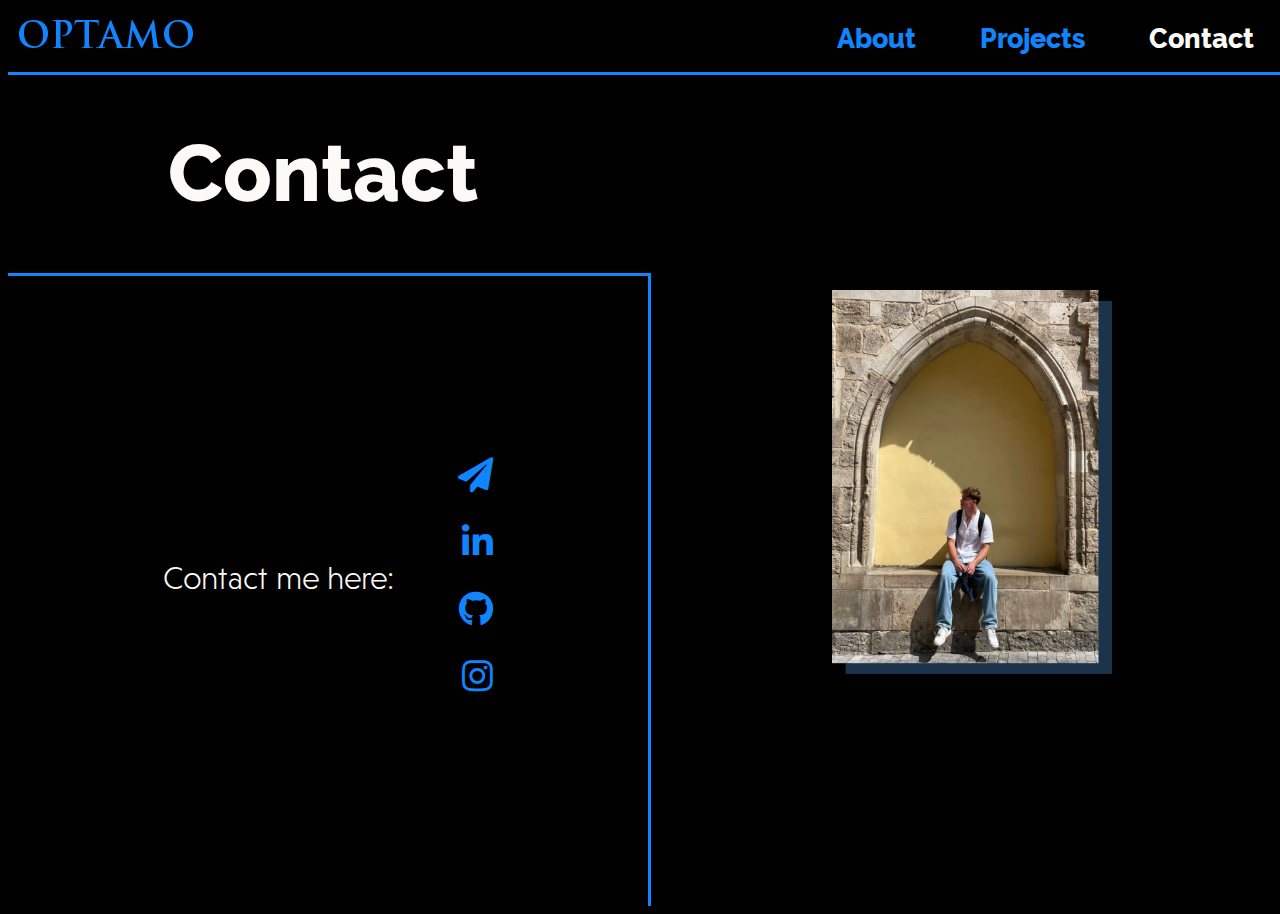
==== commit fad6c707: "feat: changing seo of first 2 pages" ====
--- a/contact.html
+++ b/contact.html
@@ -1,6 +1,15 @@
 <!DOCTYPE html>
-<html lang="en">
+<html amp lang="en">
 <head>
+    <!-- Google tag (gtag.js) -->
+<script async src="https://www.googletagmanager.com/gtag/js?id=G-DNS7RW3CYL"></script>
+<script>
+  window.dataLayer = window.dataLayer || [];
+  function gtag(){dataLayer.push(arguments);}
+  gtag('js', new Date());
+
+  gtag('config', 'G-DNS7RW3CYL');
+</script>
     <meta charset="UTF-8">
     <meta name="viewport" content="width=device-width, initial-scale=1.0">
     <title>Document</title>
--- a/style.css
+++ b/style.css
@@ -23,6 +23,7 @@
     -ms-overflow-style: none;  /* IE and Edge */
     scrollbar-width: none;  /* Firefox */
     overflow-x: hidden;
+    
 }
 
 body::-webkit-scrollbar {
@@ -71,6 +72,8 @@
     position: absolute;
     top: 4.5em;
     z-index: 1;
+    box-sizing: border-box;
+    
 }
 
 .links a{
@@ -313,11 +316,8 @@
 
 .titles{
     color: #fbfaf6;
-    margin-left: 2em;
-    margin-top: 1em;
-    padding-right: 15em;
     display: flex; 
-    height: 24em;
+
 
 }
 
@@ -343,11 +343,10 @@
 
 .content{
     display: flex;
-    flex-direction: row;
-    align-items: center;
-    justify-content: center;
-    margin-top: 1em;
-    margin-right: 11em;
+    align-items: center;
+    justify-content: center;
+    
+    /* margin-right: 11em; */
     margin-bottom: 15em;
 }
 
@@ -362,18 +361,27 @@
 }
 
 .skillTitle{
-    margin-bottom: 10em;
-    width: auto;
+    margin-bottom: 1em;
+    display: absolute;
+    color: #fbfaf6;
+    display: flex;
+    align-items: center;
+    justify-content: center;
+    font-size: 2.5em;
+    margin-top: -1em;
+    margin-bottom: 0em;
+    
 }
 
 .skillName{
    
     /* position: fixed; */
-    margin-top: 16em;
-    margin-left: -29em;
-    
-    
-
+    /* margin-top: 16em;
+    margin-left: -29em; */
+    
+    position: absolute;
+    margin-top: 8em;
+    margin-left: 40em;
     text-align: center;
     
 }
@@ -386,21 +394,22 @@
 
 
 .Bg{
-    width: 32em;
-    height: 17em;
+    /* width: 32em;
+    height: 17em; */
     /* background-color: #155CA5; */
     display: flex;
     align-items: center;
     justify-content: center;
     flex-direction: column;
-    
+    padding-top: 0em;
+    /* margin-top: -5em; */
 }
 
 .Bg img{
     /* width: 32em;
     height: 26em; */
-    margin-right: 2em;
-    margin-top: 6em;
+    /* margin-right: 2em; */
+    /* margin-top: 6em; */
 }
 
 .cta{
@@ -467,13 +476,13 @@
 }
 
 #next-section {
-    margin-left: 10em;
-    display: flex;
-    flex-direction: row;
-    align-items: center;
-    justify-content: center;
-    margin-top: 0em;
-    margin-right: 32em;
+    /* margin-left: 10em; */
+    display: flex;
+    flex-direction: column;
+    align-items: center;
+    justify-content: center;
+    /* margin-top: 0em; */
+    /* margin-right: 32em; */
     margin-bottom: 15em;
     padding-top: 11em;
 }
@@ -487,8 +496,10 @@
     align-items: center;
     justify-content: center;
     flex-direction: column;
-    
-}
+    /* margin-top: 15em; */
+    
+}
+
 
 .Bg2 img{
     width: 15em;
@@ -499,10 +510,11 @@
 
 .skillName2{
    
-    /* position: fixed; */
+    position: absolute;
     margin-bottom: 30em;
-    margin-left: 12.5em;
-    margin-top: -10em;
+    /* margin-left: -4em; */
+    /* margin-left: 12.5em;
+    margin-top: -10em; */
     
 
     text-align: center;
@@ -664,7 +676,7 @@
 }
 
 .titleProject img {
-    width: 32em;
+    width: 42em;
     height: 17em;
 }
 
@@ -675,6 +687,18 @@
     margin-right: 8em;
 }
 
+.textProject2 p{
+    color: #fbfaf6;
+    font-family: lettertype3;
+    margin-left: 4em;
+    margin-right: 8em;
+    margin-top: 0.5em;
+}
+
+.textProject p {
+    margin-top: 0em;
+}
+
 .titlePro {
     font-size: 5em;
     margin-bottom: 0em;
@@ -685,14 +709,14 @@
 
 
 #next-section2 {
-    margin-left: 41em;
+    
     display: flex;
     flex-direction: row;
     align-items: center;
     justify-content: center;
     margin-top: 43em;
-    margin-right: 32em;
-    margin-bottom: 15em;
+    
+    margin-bottom: 10em;
     padding-top: 5em;
     padding-bottom: 14em;
 }
@@ -704,14 +728,20 @@
 
 .skillName3{
    
+    position: absolute;
+    
     /* position: fixed; */
-    margin-bottom: 30em;
-    margin-left: 20em;
-    margin-top: -10em;
-    width: 55em;    
+    /* margin-bottom: 30em;
+    /* margin-left: 20em; */
+    /* margin-top: -10em;
+    width: 5em;      */
 
     /* text-align: center; */
     
+}
+
+#skillName3 {
+    margin-right: 0em;
 }
 
 .skillName3 h2{
@@ -735,7 +765,7 @@
 .Bg3 img{
     width: 27em;
     height: 17em;
-    margin-right: 2em;
+
     margin-top: 6em;
 }
 
@@ -1161,6 +1191,8 @@
     flex-wrap: wrap;
     justify-content: center;
 }
+
+
 /* hamburger menu */
 .menu-toggle {
     display: none;
@@ -1192,6 +1224,43 @@
 
 
 /* responsive */
+/*  */
+/*  */
+/*  */
+/*  */
+/*  */
+/*  */
+/*  */
+
+@media (max-width: 2200px) {
+    /* #next-section {
+
+        display: flex;
+        flex-direction: column;
+        align-items: center;
+        justify-content: center;
+        margin-bottom: 15em;
+        padding-top: 15em;
+    } */
+
+    /* body {
+        background-color: lightblue;
+    } */
+
+    .boxContact {
+        height: 70vh;
+
+    }
+
+
+
+}
+
+
+
+
+
+
 
 @media (max-width: 2000px) {
     /* body {
@@ -1205,9 +1274,43 @@
         left: 0;
         z-index: -1;
         width: 100%;
-        height: 50vh;
+        height: 54vh;
         background-color: #155CA5;
     }
+
+    #next-section {
+        /* margin-left: 10em; */
+        display: flex;
+        flex-direction: column;
+        align-items: center;
+        justify-content: center;
+        /* margin-top: 10em; */
+        /* margin-right: 32em; */
+        margin-bottom: 15em;
+        padding-top: 25em;
+    }
+
+    .content {
+        padding-bottom: 10em;
+    }
+
+    .skillName2 {
+        margin-left: 12em;
+        margin-top: -12em;
+    }
+
+    #next-section2{
+        margin-top: 50em;
+        padding-top: 10em;
+    }
+
+    .skillName3 {
+        margin-left: 25em;
+        margin-top: -15em;
+    }
+    
+    
+
 }
 
 
@@ -1230,6 +1333,39 @@
         height: 40vh;
         background-color: #155CA5;
     }
+
+    .skillName2 {
+        margin-left: 12em;
+        margin-top: -12em;
+        
+    }
+
+    .skillName3 {
+        margin-left: 25em;
+        margin-top: -15em;
+        
+    }
+
+    .Bg {
+        padding-top: 0em;
+        margin-top: -1em;
+    }
+
+    #next-section {
+        /* margin-left: 10em; */
+        display: flex;
+        flex-direction: column;
+        align-items: center;
+        justify-content: center;
+        /* margin-top: 0em; */
+        /* margin-right: 32em; */
+        margin-bottom: 15em;
+        padding-top: 11em;
+    }
+
+    
+
+    
 }
 
 
@@ -1245,6 +1381,10 @@
         padding-right: 10em;
     }
 
+    .content {
+        /* padding-bottom: 40em; */
+    }
+
     
     .skillFoto img{
         width: 25em;
@@ -1252,16 +1392,18 @@
     }
     .skillName{
    
-        /* position: fixed; */
-        margin-top: 16em;
-        margin-left: -29em;
-        
-        
+        position: absolute;
+        margin-top: 8em;
+        margin-left: 30em;
     
         text-align: center;
         
     }
     
+    .Bg {
+        /* padding-top: 4em; */
+    }
+
     .skillName h2{
         font-family: lettertype3;
         color: #fbfaf6;
@@ -1269,12 +1411,11 @@
     }
     .skillName2{
    
-        /* position: fixed; */
+       
         margin-bottom: 30em;
         margin-left: 12.5em;
         margin-top: -8em;
         
-    
         text-align: center;
         
     }
@@ -1292,13 +1433,10 @@
 
     .skillName3{
    
-        /* position: fixed; */
-        margin-bottom: 30em;
-        margin-left: 15em;
-        margin-top: -8em;
-        width: 55em;    
-    
-        /* text-align: center; */
+        position: absolute;
+        width: 25em;
+        margin-left: 23em;
+        margin-top: -11em;
         
     }
     
@@ -1344,7 +1482,12 @@
         
     }
 
-
+    
+   
+
+    .skillTitle {
+        margin-top: -1em;
+    }
    
 }
 
@@ -1371,6 +1514,10 @@
         /* background-image: url(./images/fotoPortfolio.png); */
     
     }
+
+    .Bg {
+            padding-top: 4em;
+    }
    
     .text{
         margin-left: 9.5em;    
@@ -1395,12 +1542,9 @@
     }
     .skillName{
    
-        /* position: fixed; */
-        margin-top: 10em;
-        margin-left: -31em;
-        
-        
-    
+        position: absolute;
+        margin-top: 2em;
+        margin-left: 30em;
         text-align: center;
         
     }
@@ -1419,10 +1563,10 @@
     }
     .skillName2{
    
-        /* position: fixed; */
+        position: absolute;
         margin-bottom: 30em;
         margin-left: 11.5em;
-        margin-top: -7em;
+        margin-top: -8em;
         
     
         text-align: center;
@@ -1441,15 +1585,11 @@
     }
 
     .skillName3{
-   
-        /* position: fixed; */
-        margin-bottom: 30em;
-        margin-left: 15em;
-        margin-top: -8em;
-        width: 55em;    
-    
-        /* text-align: center; */
-        
+
+        position: absolute;
+        width: 25em;
+        margin-left: 20em;
+        margin-top: -15em;
     }
     
     .skillName3 h2{
@@ -1459,13 +1599,11 @@
     }
 
     #next-section {
-        margin-left: 12em;
         display: flex;
         flex-direction: row;
         align-items: center;
         justify-content: center;
         margin-top: 0em;
-        margin-right: 32em;
         margin-bottom: 15em;
         padding-top: 11em;
     }
@@ -1537,6 +1675,11 @@
 
     .fotoContact{
         width: 14em;
+    }
+
+    .skillTitle {
+        margin-top: -1em;
+    
     }
 }
 
@@ -1591,13 +1734,11 @@
         align-items: center;
         justify-content: center;
         margin-top: 1em;
-        margin-right: 8em;
+        /* margin-right: 8em; */
         margin-bottom: 15em;
     }
 
-    #next-section {
-        margin-right: 29em;
-    }
+    
 
     .titleProject img {
         width: 20em;
@@ -1680,6 +1821,36 @@
         margin-right: 3em;
         margin-top: 6em;
     }
+    .skillTitle {
+        margin-top: -1em;
+        
+    }
+
+    .Bg {
+        
+        padding-top: 4em;
+    }
+
+    .skillName {
+        position: absolute;
+        margin-left: 30em;
+        margin-top: 11em;
+        text-align: center;
+        font-size: 0.7em;
+    }
+
+    .skillName2 {
+        margin-left: 15em;
+        margin-top: -9em;
+        font-size: 0.7em;
+    }
+
+    .skillName3 {
+        margin-left: 30em;
+        margin-top: -13em;
+        font-size: 0.7em;
+        width: 35em;
+    }
     
 }
 
@@ -1704,20 +1875,16 @@
     }
 
     .skillName3{
-   
-        /* position: fixed; */
-        margin-bottom: 30em;
-        margin-left: 15em;
-        margin-top: -5em;
-        width: 55em;    
-    
-        /* text-align: center; */
+        position: absolute;
+        width: 15em;
+        margin-left: 30em;
+        margin-top: -9em;
     }
 
     .skillName2 {
        /* position: fixed; */
        margin-bottom: 30em;
-       margin-left: 11.5em;
+       margin-left: 16em;
        margin-top: -5em;
        
    
@@ -1735,11 +1902,14 @@
 
     .skillName {
         /* position: fixed; */
+        /* margin-top: 10em;
+        margin-left: -24em;
+         */
+        
+    
+        position: absolute;
+        margin-left: 28em;
         margin-top: 10em;
-        margin-left: -24em;
-        
-        
-    
         text-align: center;
     }
 
@@ -1789,7 +1959,7 @@
     }
 
     .textProject {
-        margin-right: 4em;
+        /* margin-right: 4em; */
     }
 
     .boxContact {
@@ -1811,6 +1981,25 @@
     .fotoContact {
         margin-right: 3em;
         margin-top: 6em;
+    }
+
+    .Bg {
+        
+        padding-top: 4em;
+    }
+
+    .skillTitle {
+        margin-top: -1em;
+    
+    }
+
+    .titleProject2 {
+        margin-left: 6em;
+    
+    }
+
+    #title2{
+        margin-left: 1.3em;
     }
 }
 
@@ -1929,12 +2118,10 @@
     }
     
     .skillName{
-   
-        /* position: fixed; */
-        margin-top: 17em;
-        margin-left: -24em;
-        
-        
+
+        font-size: 0.5em;
+        margin-left: 35em;
+        margin-top: 12em;        
     
         text-align: center;
     }
@@ -1947,7 +2134,7 @@
         align-items: center;
         justify-content: center;
         flex-direction: column;
-        padding-top: 8em;
+        padding-top: 4em;
     }
 
     .skillFoto img{
@@ -1970,9 +2157,9 @@
     .skillName2 {
        /* position: fixed; */
        margin-bottom: 30em;
-       margin-left: 10.5em;
-       margin-top: -5em;
-       
+       margin-left: 21em;
+       margin-top: -7em;
+       font-size: 0.5em;
    
        text-align: center; 
     }
@@ -1992,32 +2179,25 @@
     .Bg3 img{
         width: 18em;
         height: 14em;
-        margin-right: 2em;
-        margin-top: 6em;
+        
     }
     
     .skillName3{
        
-        /* position: fixed; */
-        margin-bottom: 30em;
-        margin-left: 15em;
-        margin-top: -5em;
-        width: 35em;
-        padding-right: 2em;    
-        
-        /* text-align: center; */
-        
-    }
-
-    .skillFoto3 {
-        margin-right: 26em;
-        
-    }
-
+        position: absolute;
+        font-size: 0.5em;
+        margin-left: 40em;
+        margin-top: -10em;
+        width: 15em;
+        
+    }
+
+    
 
     .titleProject img {
-        width: 17em;
-        height: 10em;
+        /* margin-top: 2em; */
+        width: 25em;
+        height: 15em;
     }
 
     .titleProject{
@@ -2026,7 +2206,7 @@
         margin-top: 1em;
         display: flex;
         flex-direction: column;
-        margin-left: 3em;
+        /* margin-left: 3em; */
         justify-content: left;
         align-items: left;
         margin-bottom: 5em;
@@ -2034,19 +2214,34 @@
     }
 
     .titlePro {
-        margin-left: 0.5em;
         margin-top: 1.5em;
+        display: flex;
+        align-items: left;
+        justify-content: left;
+        /* margin-left: 2em; */
     }
 
     .textProject {
-        margin-left: 0em;
+        margin-left: -2em;
+        margin-top: 2em;
+    }
+
+    .textProject p {
+        /* margin-left: 2em; */
+    }
+
+    .titleProject {
+        display: flex;
+        align-items: left;
+        /* justify-content: left; */
+        /* margin-left: 2em; */
     }
 
 
     
     .titleProject2{
        
-        margin-left: 2em;
+        margin-left: 6em;
  
         
     }
@@ -2103,7 +2298,18 @@
         margin-left: 2em;
     }
     
-
+    #next-section {
+        margin-right: 0em;
+    }
+
+    #next-section2 {
+        margin-right: 0em;
+        /* padding: 0em; */
+    }
+
+    .skillTitle {
+        margin-top: 1em;
+    }
 }
 
 
@@ -2130,6 +2336,7 @@
     }
 
 
+    
 
 
 
@@ -2142,11 +2349,10 @@
     }
     
     .skillName{
-   
-        /* position: fixed; */
-        margin-top: 17em;
-        margin-left: -19em;
-        
+ 
+        font-size: 0.5em;
+        margin-left: 20em;
+        margin-top: -2em;
         
     
         text-align: center;
@@ -2160,14 +2366,10 @@
         align-items: center;
         justify-content: center;
         flex-direction: column;
-        padding-top: 8em;
-    }
-
-    .content {
-        
-        margin-right: 4em;
-
-    }
+        padding-top: 2em;
+    }
+
+    
 
     .skillFoto img{
         width: 12em;
@@ -2183,16 +2385,19 @@
     }
 
 
-    #next-section {
-        margin-right: 21em;
+    */
+
+    #next-section2 {
+        margin-right: 0em;
+        
     }
 
     .skillName2 {
        /* position: fixed; */
        margin-bottom: 30em;
-       margin-left: 10em;
-       margin-top: -6em;
-       
+       margin-left: 18em;
+       margin-top: -8em;
+       font-size: 0.5em;
    
        text-align: center; 
     }
@@ -2206,33 +2411,25 @@
         align-items: center;
         justify-content: center;
         flex-direction: column;
-        padding-left: 5em;
+        /* padding-left: 5em; */
     }
     
     .Bg3 img{
         width: 14em;
         height: 10em;
-        margin-right: 2em;
+        /* margin-right: 2em; */
         margin-top: 6em;
     }
     
     .skillName3{
        
-        /* position: fixed; */
-        margin-bottom: 30em;
-        margin-left: 15em;
-        margin-top: -6em;
-        width: 28em;
-        padding-right: 12em;    
-        
-        /* text-align: center; */
-        
-    }
-
-    .skillFoto3 {
-        margin-right: 36em;
-        
-    }
+        width: 15em;
+        margin-left: 35em;
+        margin-top: -10em;
+        font-size: 0.5em;
+    }
+
+    
 
     .firstPicProject1, .secondPicProject1, .thirdPicProject1 {
         height: 7em;
@@ -2272,8 +2469,8 @@
     }
 
     .textProject p {
-        margin-top: 1em;
-        margin-left: -2em;
+        /* margin-top: 1em;
+        margin-left: -2em; */
         padding-right: 1em;
     }
 
@@ -2300,6 +2497,19 @@
         margin-left: 2em;
     }
     
+    .skillTitle {
+        margin-top: 1em;
+    }
+
+    .titlePro {
+        margin-left: 0.5em;
+    }
+
+    .titleProject {
+        /* padding-left: 3em; */
+    }
+
+
 
 }
 
@@ -2365,12 +2575,18 @@
 
 
     .titles h1 {
-        font-size: 5em;
+        /* font-size: 5em;
         
         padding-left: 0em;
-        margin-left: -3em;
-        
-    }
+        margin-left: -3em; */
+        
+    }
+
+    .titles {
+        margin-right: 0em;
+    }
+
+    
 
     .titleProject2 img {
         width: 11em;
@@ -2380,34 +2596,48 @@
     .titleProject2 {
         display: flex;
         flex-direction: column;
+        align-items: left;
+    }
+
+    .textProject2{
+        margin-top: 2em;
+        margin-left: 0em;
+        margin-right: 0em;
     }
 
     .skillName{
    
-        /* position: fixed; */
-        margin-top: 17em;
-        margin-left: -19em;
-        
-        
+        margin-left: 30em;
+        margin-top: 10em;     
+        font-size: 0.5em;
     
         text-align: center;
     }
 
     .Bg {
-        width: 32em;
-        height: 17em;
+        /* width: 32em;
+        height: 17em; */
         /* background-color: #155CA5; */
         display: flex;
         align-items: center;
         justify-content: center;
         flex-direction: column;
-        padding-top: 8em;
+        padding-top: 5em;
+        
+    }
+
+
+
+    .Bg img {
+        margin: 0em;
     }
 
     .content {
         
         margin-right: 0em;
-        
+        display: flex;
+        flex-direction: column;
+        align-items: center;
     }
 
     .skillFoto img{
@@ -2433,16 +2663,17 @@
     }
 
 
-    #next-section {
-        margin-right: 17em;
+    
+    #next-section2 {
+        padding-right: 0em;
+        
     }
 
     .skillName2 {
-       /* position: fixed; */
-       margin-bottom: 30em;
-       margin-left: 10em;
-       margin-top: -6em;
-       
+       /* margin-bottom: 30em; */
+       margin-left: 20em;
+       margin-top: -8em;
+       font-size: 0.5em;
    
        text-align: center; 
     }
@@ -2465,27 +2696,13 @@
     .Bg3 img{
         width: 14em;
         height: 10em;
-        margin-right: 2em;
+        /* margin-right: 2em; */
         margin-top: 6em;
     }
     
-    .skillName3{
-       
-        /* position: fixed; */
-        margin-bottom: 30em;
-        margin-left: 18em;
-        margin-top: -11em;
-        width: 28em;
-        padding-right: 20em;    
-        width: 18em;
-        /* text-align: center; */
-        
-    }
-
-    .skillFoto3 {
-        margin-right: 28em;
-        
-    }
+    
+
+    
 
     .firstPicProject1, .secondPicProject1, .thirdPicProject1 {
         height: 5em;
@@ -2513,7 +2730,7 @@
 
     .boxContact {
         
-        width: 24em;
+        width: 18em;
         height: 60vh;
         border-top: #0F85FF 3px solid;
         border-right: #0F85FF 3px solid;
@@ -2523,6 +2740,14 @@
         /* flex-direction: row; */
     }
 
+    .socials4 {
+        padding-right: 4em;
+    }
+
+    .contactTitle {
+        margin-left: 1em;
+    }
+
     .fotoContact img{
         width: 8em;
         height: 10em;
@@ -2544,5 +2769,58 @@
         padding-left: 5em;
         padding-right: 5em;
     }
-}
-
+
+
+    .skillTitle {
+       font-size: 2em; 
+       margin-top: 2em;
+    }
+    
+    .next-section {
+        margin: 0em;
+        padding: 0em;
+    }
+
+
+    .titleProject img {
+        width: 20em;
+        height: 12em;
+        margin-top: 0em;
+
+    }
+
+    .titlePro {
+        align-items: right;
+        justify-content: left;
+    }
+
+    .titleProject {
+        display: flex;
+        align-items: left;
+        justify-content: left;
+        margin-left: 3em;
+    }
+
+    .textProject2 p{
+        color: #fbfaf6;
+        font-family: lettertype3;
+        margin-left: 0em;
+        margin-right: 6em;
+        margin-top: 0.5em;
+    }
+
+    #title2 {
+        margin-left: 0.5em;
+    }
+
+    .titleProject2 {
+        margin-left: 2em;
+    }
+
+    .titleProject2 img {
+        width: 10em;
+        height: 18em;
+    }
+  
+}
+
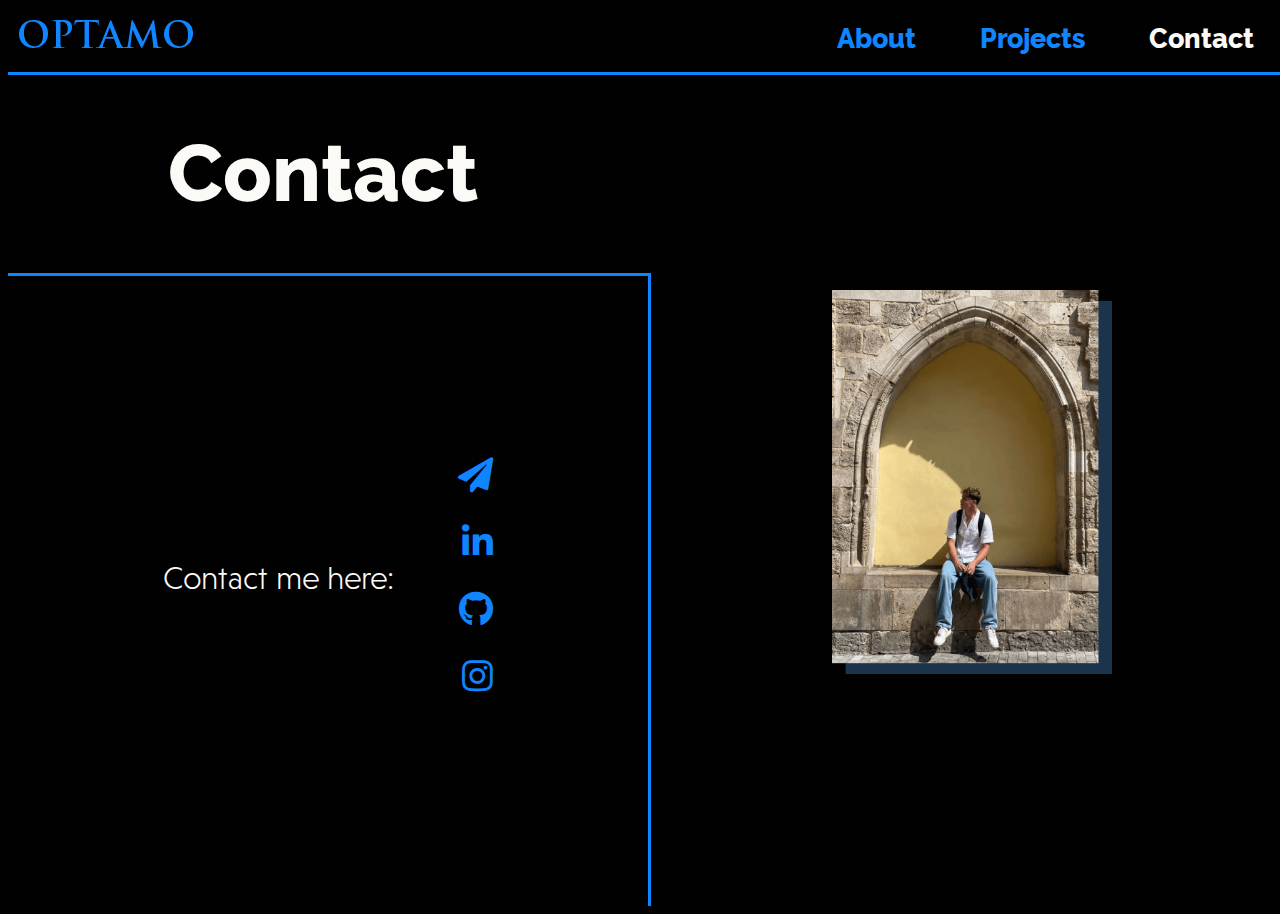
==== commit b6ed02d3: "feat: changing img to smaller img, bettering seo" ====
--- a/contact.html
+++ b/contact.html
@@ -1,6 +1,29 @@
 <!DOCTYPE html>
 <html amp lang="en">
 <head>
+
+     <!-- open graph meta tags -->
+     <meta property="og:title" content="Jarne Simons - UX/UI Brand Designer portfolio">
+     <meta property="og:description" content="Welcome to my portfolio! I'm Jarne Simons, a passionate UX/UI designer with expertise in branding and wire-framing. Explore my projects, skills, and experience. Connect with me to discuss collaborations and innovative design solutions. Let's create impactful and user-centric experiences together.">
+     <meta property="og:type" content="website">
+     <meta property="og:url" content="https://www.jarnesimons.be/index.html">
+     <meta property="og:image" content="../images/mePortfolio.svg" alt="Jarne Simons Portfolio Brand UX/UI Design Image">
+ 
+     <meta name="twitter:card" content="summary_large_image">
+     <meta name="twitter:title" content="Jarne Simons - UX/UI Brand Designer portfolio">
+     <meta name="twitter:description" content="Welcome to my portfolio! I'm Jarne Simons, a passionate UX/UI designer with expertise in branding and wire-framing. Explore my projects, skills, and experience. Connect with me to discuss collaborations and innovative design solutions. Let's create impactful and user-centric experiences together.">
+     <meta name="twitter:image" content="../images/mePortfolio.svg" alt="Jarne Simons Portfolio Brand UX/UI Design Image">
+
+
+    <!-- canonical tag -->
+    <link rel="canonical" href="https://www.yourwebsite.com/your-page.html">
+ 
+    <!-- meta description -->
+    <meta name="description" content="Welcome to my portfolio! I'm Jarne Simons, a passionate UX/UI designer with expertise in branding and wire-framing. Explore my projects, skills, and experience. Connect with me to discuss collaborations and innovative design solutions. Let's create impactful and user-centric experiences together.">
+   
+    <link rel="icon" href="images/favicon2.svg" type="image/x-icon" alt="Favicon OPTAMO Logo">
+
+
     <!-- Google tag (gtag.js) -->
 <script async src="https://www.googletagmanager.com/gtag/js?id=G-DNS7RW3CYL"></script>
 <script>
@@ -10,15 +33,38 @@
 
   gtag('config', 'G-DNS7RW3CYL');
 </script>
+
+
+<script async custom-element="amp-analytics" src="https://cdn.ampproject.org/v0/amp-analytics-0.1.js"></script>
+
+<amp-analytics type="googleanalytics">
+    <script type="application/json">
+    {
+    "vars": {
+        "account": "G-DNS7RW3CYL"
+    },
+    "triggers": {
+        "trackPageview": {
+        "on": "visible",
+        "request": "pageview"
+        }
+    }
+    }
+</script>
+</amp-analytics>
+
+
+
+
     <meta charset="UTF-8">
     <meta name="viewport" content="width=device-width, initial-scale=1.0">
-    <title>Document</title>
+    <title>Jarne Simons - UX/UI Brand Designer portfolio skills Contact</title>
     <link rel="stylesheet" href="https://cdnjs.cloudflare.com/ajax/libs/font-awesome/5.15.4/css/all.min.css">
     <link rel="stylesheet" href="style.css">
 </head>
-<body class="bodyContact">
+<body class="bodyContact" itemscope itemtype="http://schema.org/Person">
     <nav>
-        <div id="logo"> <a href="index.html"><img src="./images/logo.png" alt=""></a></div>
+        <div id="logo"> <a href="index.html"><img src="./images/logo.png" alt="Logo of OPTAMO - Jarne Simons UX/UI Brand Designer"></a></div>
         <div class="menu-toggle" onclick="toggleMenu()">☰</div>
         <div class="links">
             <div class="linkTags">
@@ -50,7 +96,7 @@
         </div>
 
         <div class="fotoContact">
-            <img src="images/contact.png" alt="">
+            <img src="images/contact.png" alt="Jarne Simons - Image Me Contact">
         </div>
 
 
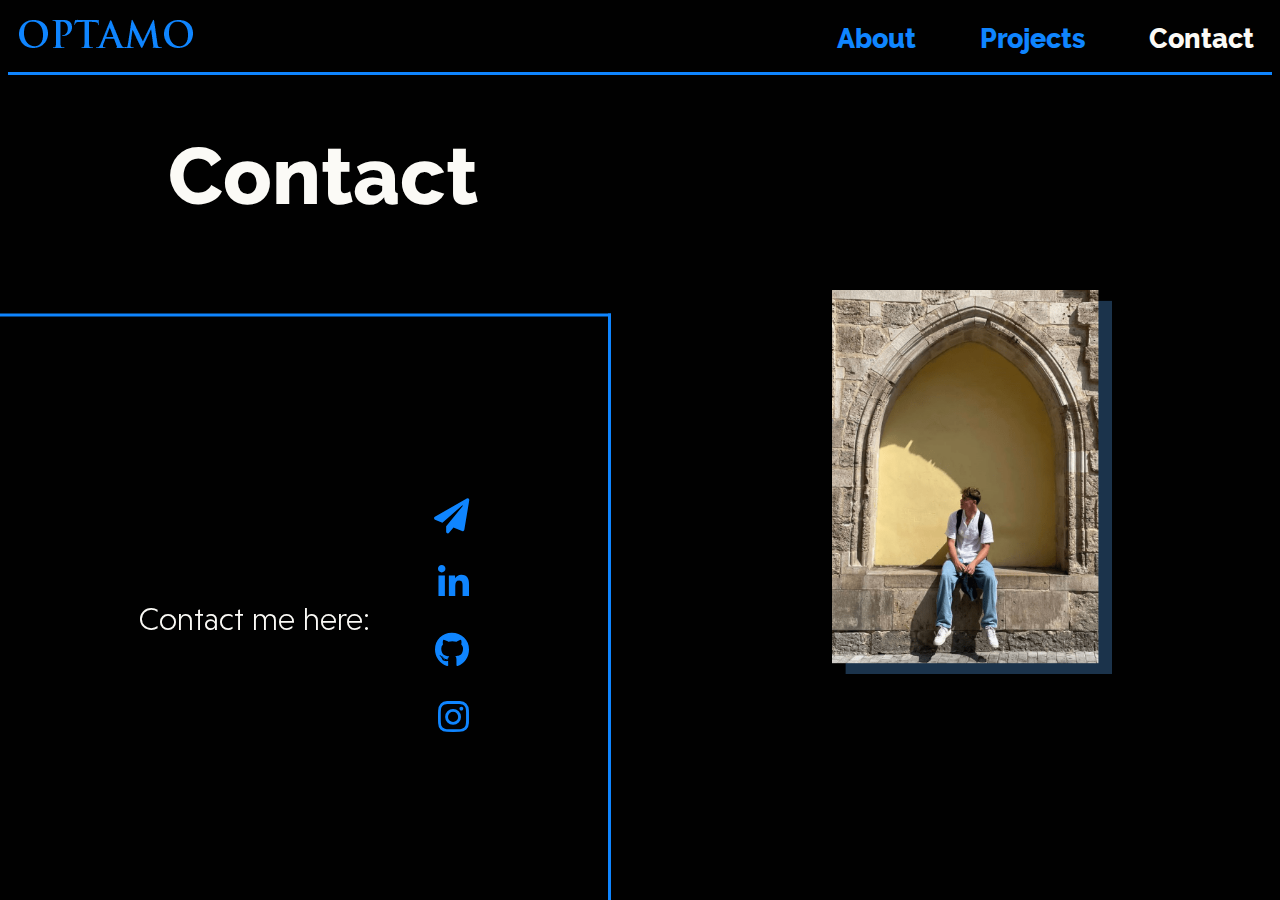
==== commit 40cce016: "feat: final changes of portfolio" ====
--- a/contact.html
+++ b/contact.html
@@ -65,7 +65,7 @@
 <body class="bodyContact" itemscope itemtype="http://schema.org/Person">
     <nav>
         <div id="logo"> <a href="index.html"><img src="./images/logo.png" alt="Logo of OPTAMO - Jarne Simons UX/UI Brand Designer"></a></div>
-        <div class="menu-toggle" onclick="toggleMenu()">☰</div>
+        <div class="menu-toggle" onclick="toggleMenu()">&#9776;</div>
         <div class="links">
             <div class="linkTags">
                 <a href="index.html">About</a>
@@ -74,7 +74,7 @@
 
             </div>
         </div>
-        <div class="border"></div>
+        <!-- <div class="border"></div> -->
         
     </nav>
 
@@ -88,7 +88,7 @@
             </div>
             
             <div class="socials4">
-                <a href="mailto: jarne.simons@telent.be"><i class="fas fa-paper-plane"></i></a>
+                <a href="mailto: jarne.simons@telenet.be"><i class="fas fa-paper-plane"></i></a>
                 <a href="https://www.linkedin.com/in/jarne-simons-479015294/"><i class="fab fa-linkedin-in"></i></a>
                 <a class="thirdIcon" href="https://github.com/JarneSimons"><i class="fab fa-github"></i></a>
                 <a href="https://www.instagram.com/simonsjarne/"><i class="fab fa-instagram"></i></a>
@@ -109,11 +109,11 @@
             menuToggle.addEventListener('click', function() {
                 isMenuOpen = !isMenuOpen;
                 if (isMenuOpen) {
-                    menuToggle.innerHTML = '✕'; // Unicode character for a cross
+                    menuToggle.innerHTML = '&#10005;'; // Unicode character for a cross
                     links.classList.add('active');
                     menuToggle.classList.add('bordered'); // Add the 'bordered' class for the top border
                 } else {
-                    menuToggle.innerHTML = '☰'; // Unicode character for a hamburger
+                    menuToggle.innerHTML = '&#9776;'; // Unicode character for a hamburger
                     links.classList.remove('active');
                     menuToggle.classList.remove('bordered'); // Remove the 'bordered' class
                 }
--- a/style.css
+++ b/style.css
@@ -22,7 +22,7 @@
     font-family: lettertype;
     -ms-overflow-style: none;  /* IE and Edge */
     scrollbar-width: none;  /* Firefox */
-    overflow-x: hidden;
+    /* overflow-x: hidden; */
     
 }
 
@@ -60,7 +60,8 @@
     /* justify-content: space-between; */
     /* position: relative;
     z-index: 2; */
-    
+    height: 4em;
+    border-bottom: #0F85FF 3px solid;
     
 }
 
@@ -100,6 +101,7 @@
     align-items: right;
     justify-content: right;
     padding: 1.1em;
+    
 
 }
 
@@ -602,7 +604,10 @@
     align-items: center;
     padding-left: 15em;
     padding-right: 15em;
-    
+    position: fixed;
+    left: 50%;
+    top: 60%;
+    transform: translate(-50%, -50%);
 }
 
 
@@ -842,6 +847,8 @@
 }
 
 
+
+
 .socials4 {
     
     display: flex;
@@ -877,19 +884,36 @@
 
 
 .boxContact {
-    width: 40em;
+    /* width: 40em;
     height: 60vh;
     border-top: #0F85FF 3px solid;
     border-right: #0F85FF 3px solid;
     display: flex;
     align-items: center;
-    justify-content: center;
+    justify-content: center; */
     /* flex-direction: row; */
+
+
+    position: fixed;
+        top: 70%;
+        
+        left: 0;
+        /* padding-left: 2em; */
+        width: 38em;
+        border-top: #0F85FF 3px solid;
+        border-right: #0F85FF 3px solid;
+        display: flex;
+        align-items: center;
+        justify-content: center;
+        transform: translateY(-50%);
 }
 
 
 .bodyContact {
-    overflow: hidden;
+    overflow-x: hidden;
+    /* margin: 0em; */
+
+    
 }
 
 .textContact{
@@ -1198,8 +1222,8 @@
     display: none;
     color: #0F85FF;
     position: absolute;
-    top: 0.5em;
-    right: 1.5em;
+    top: 2%;
+    right: 4%;
     cursor: pointer;
     z-index: 3;
     font-size: 2em;
@@ -1272,6 +1296,8 @@
         position: fixed;
         bottom: 0;
         left: 0;
+        top: 60%;
+        
         z-index: -1;
         width: 100%;
         height: 54vh;
@@ -1587,7 +1613,7 @@
     .skillName3{
 
         position: absolute;
-        width: 25em;
+        width: 22em;
         margin-left: 20em;
         margin-top: -15em;
     }
@@ -1849,7 +1875,7 @@
         margin-left: 30em;
         margin-top: -13em;
         font-size: 0.7em;
-        width: 35em;
+        width: 22em;
     }
     
 }
@@ -2011,9 +2037,11 @@
         display: none;
         flex-direction: column;
         align-items: center;
+        justify-content: center;
         position: absolute;
-        top: 4.5em;
-        /* right: 1.5em; */
+        top: 16%;
+        left: 50%;
+        transform: translate(-50%, -50%);
         background-color: #010101;
         width: 100%;
         z-index: 2;
@@ -2023,7 +2051,12 @@
         display: flex;
         flex-direction: row;
         justify-content: center;
-        border-top: #0F85FF 3px solid;
+        align-items: center;
+        /* border-top: #0F85FF 3px solid; */
+        /* background-color: red;  */
+        width: auto;
+        
+        
     }
 
     .linkTags {
@@ -2090,7 +2123,7 @@
         width: auto;
         align-items: center;
         justify-content: center;
-        margin-top: 1.5em;
+        /* margin-top: 1.5em; */
     }
 
     
@@ -2272,7 +2305,7 @@
     }
 
     .contactTitle {
-        margin-top: 4em;
+        margin-top: 2em;
     }
 
     .boxContact {
@@ -2514,9 +2547,10 @@
 }
 
 @media (max-width: 650px) {
-    /* body {
-        background-color: lightblue;
-    } */
+
+    .bodyContact {
+        /* margin: 0; */
+    }
 
     .linkTags {
         gap: 2em;
@@ -2615,17 +2649,24 @@
     }
 
     .Bg {
-        /* width: 32em;
-        height: 17em; */
+        width: 22em;
+        height: 17em;
         /* background-color: #155CA5; */
         display: flex;
         align-items: center;
         justify-content: center;
         flex-direction: column;
-        padding-top: 5em;
-        
-    }
-
+        /* padding-top: 5em; */
+        
+    }
+
+    .titleSkills {
+        margin-top: 0em;
+    }
+
+    /* .titleSkills h1 {
+        margin-top: 0.5em;
+    } */
 
 
     .Bg img {
@@ -2682,6 +2723,10 @@
         margin-left: 1em;
     } */
 
+    .skillName3 {
+        width: 15em;
+    }
+
     .Bg3{
         width: 28em;
         height: 11em;
@@ -2730,14 +2775,32 @@
 
     .boxContact {
         
-        width: 18em;
-        height: 60vh;
+        /* width: 18em;
+        height: 100vh; 
         border-top: #0F85FF 3px solid;
         border-right: #0F85FF 3px solid;
         display: flex;
         align-items: center;
+        justify-content: center; */
+        /* flex-direction: row; */
+
+        position: fixed;
+        top: 70%;
+        
+        left: 0;
+        padding-left: 2em;
+        width: 18em;
+        border-top: #0F85FF 3px solid;
+        border-right: #0F85FF 3px solid;
+        display: flex;
+        align-items: center;
         justify-content: center;
-        /* flex-direction: row; */
+        transform: translateY(-50%);
+
+    }
+
+    .boxContact p {
+        margin: 0em;
     }
 
     .socials4 {
@@ -2746,6 +2809,7 @@
 
     .contactTitle {
         margin-left: 1em;
+        margin-top: 0em;
     }
 
     .fotoContact img{
@@ -2768,12 +2832,17 @@
     .bigBox {
         padding-left: 5em;
         padding-right: 5em;
+        position: fixed;
+        left: 50%;
+        top: 60%;
+        transform: translate(-50%, -50%);
     }
 
 
     .skillTitle {
        font-size: 2em; 
-       margin-top: 2em;
+       margin-top: 0em;
+       
     }
     
     .next-section {
@@ -2821,6 +2890,23 @@
         width: 10em;
         height: 18em;
     }
+    
+    .boxImg{
+        width: 16.5em;
+    }
+
+    /* body {
+        background-color: #010101;
+        font-family: lettertype;
+        -ms-overflow-style: none;  IE and Edge
+        scrollbar-width: none;  Firefox
+        overflow-x: hidden;
+        
+    } */
+    
+    /* body::-webkit-scrollbar {
+        display: none;
+    } */
   
 }
 
